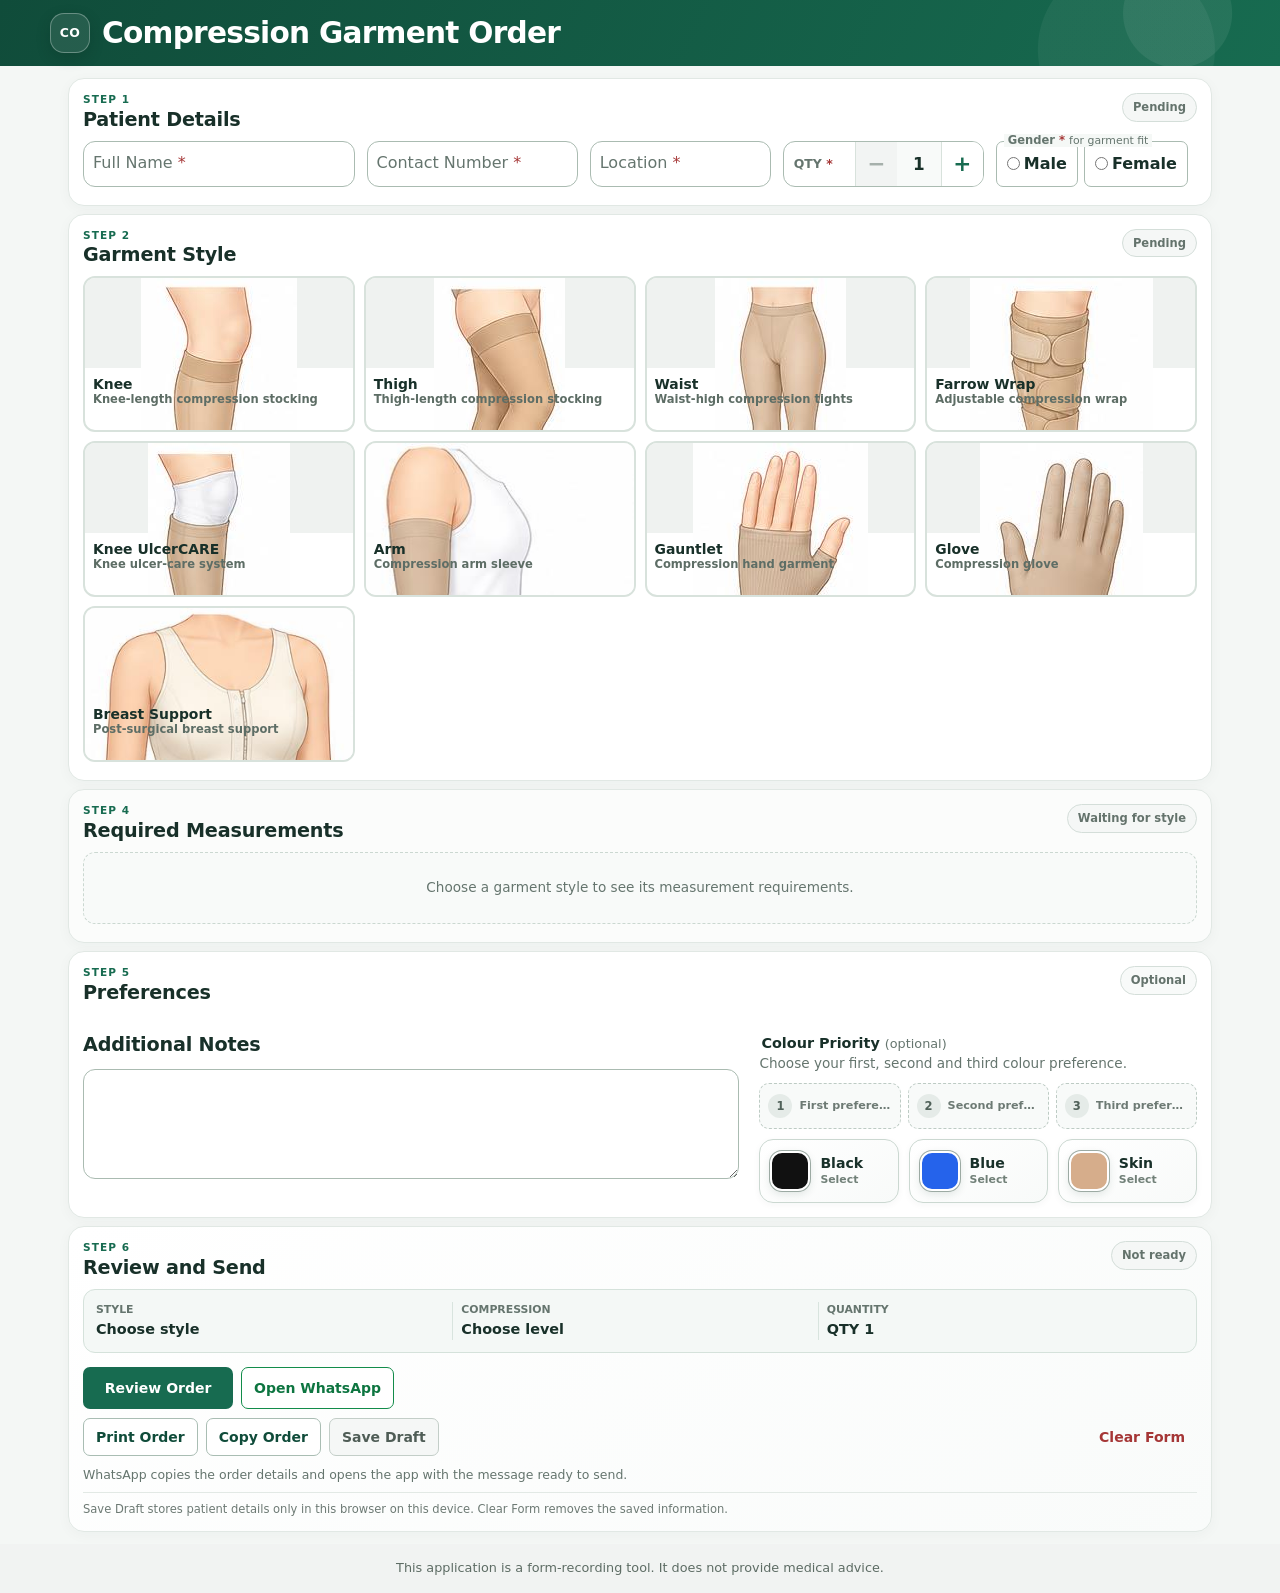
==== CompressionGarmentPrescription.html.html @ d39f24f3 "Add files via upload" ====
<!doctype html>
<html lang="en">
<head>
  <meta charset="utf-8">
  <meta name="viewport" content="width=device-width, initial-scale=1">
  <title>Compression Garment Order</title>
  <style>:root {
  --brand-primary: #176b50;
  --brand-primary-dark: #104c3a;
  --brand-surface: #edf7f2;
  --text-primary: #183029;
  --text-secondary: #65756e;
  --surface: #ffffff;
  --surface-muted: #f5f8f6;
  --border: #d8e2dc;
  --selected-color: #176b50;
  --selected-surface: #e8f5ee;
  --compression-light: #3d9869;
  --compression-moderate: #c47a28;
  --compression-high: #7f2939;
  --info-color: #316d9b;
  --warning-color: #a86416;
  --error-color: #a53636;
  --success-color: #257a50;
  --ink: var(--text-primary);
  --green: var(--brand-primary);
  --green-dark: var(--brand-primary-dark);
  --pale: var(--brand-surface);
  --line: var(--border);
  --input-line: #aabbb1;
  --soft: var(--surface-muted);
  --muted: var(--text-secondary);
  --danger: var(--error-color);
  --error-bg: #fff1f0;
  --error-line: #e5a19c;
  --radius-sm: 7px;
  --radius-md: 12px;
  --radius-lg: 16px;
  --focus: 0 0 0 3px #80caaa;
  --selected: 0 0 0 2px #147a5222;
  --content: 1180px;
}

* { box-sizing: border-box; }
[hidden] { display: none !important; }
.sr-only {
  position: absolute !important;
  width: 1px !important;
  height: 1px !important;
  padding: 0 !important;
  margin: -1px !important;
  overflow: hidden !important;
  clip: rect(0, 0, 0, 0) !important;
  white-space: nowrap !important;
  border: 0 !important;
}

html { scroll-behavior: smooth; }
body {
  margin: 0;
  background: #f4f7f5;
  color: var(--ink);
  font: 15px/1.45 "Aptos", "Segoe UI Variable Text", "Segoe UI", system-ui, sans-serif;
}

.skip-link {
  position: fixed;
  z-index: 100;
  top: 8px;
  left: 8px;
  padding: 9px 12px;
  border-radius: var(--radius-sm);
  background: #fff;
  color: var(--ink);
  transform: translateY(-150%);
}
.skip-link:focus { transform: none; box-shadow: var(--focus); }

.site-header {
  padding: 13px max(20px, calc((100% - var(--content)) / 2));
  background:
    radial-gradient(circle at 92% 20%, #ffffff12 0 54px, transparent 55px),
    radial-gradient(circle at 88% 75%, #ffffff0d 0 88px, transparent 89px),
    linear-gradient(115deg, var(--brand-primary-dark), var(--brand-primary));
  color: #fff;
}
.header-inner { display: flex; align-items: center; gap: 12px; }
.brand-mark {
  display: grid;
  place-items: center;
  width: 40px;
  height: 40px;
  flex: 0 0 auto;
  border: 1px solid #ffffff4d;
  border-radius: 14px;
  background: #ffffff17;
  color: #fff;
  font-size: .78rem;
  font-weight: 800;
  letter-spacing: .04em;
  box-shadow: 0 5px 14px #08291d3d;
}
.site-header h1 { margin: 0; font-family: "Aptos Display", "Segoe UI Variable Display", "Segoe UI", system-ui, sans-serif; font-size: clamp(1.55rem, 3vw, 1.85rem); line-height: 1.15; letter-spacing: -.025em; }

main { max-width: var(--content); margin: 12px auto; padding: 0 18px; }
.notice, .privacy { margin: 10px 0; padding: 11px 14px; border-radius: 8px; }
.notice { border-left: 4px solid var(--green); background: var(--pale); }
.privacy { border: 1px solid var(--line); background: #fafcfb; color: var(--muted); font-size: .88rem; }

.panel {
  margin: 8px 0;
  padding: 14px;
  border: 1px solid #e1e8e4;
  border-radius: var(--radius-lg);
  background: #fff;
  box-shadow: 0 3px 14px #183d2d09;
}
h2 { margin: 0 0 10px; font-size: 1.2rem; line-height: 1.25; letter-spacing: -.01em; }
h3 { margin: 14px 0 5px; font-size: 1rem; }
.hint { min-height: 1.3em; margin: 0 0 10px; color: var(--muted); font-size: .85rem; }
.required { color: var(--danger); }

.workflow-section {
  position: relative;
  transition: border-color 180ms ease-in-out, box-shadow 180ms ease-in-out, background-color 180ms ease-in-out;
}
.workflow-section.is-complete { border-color: #c2d9ce; box-shadow: 0 4px 16px #176b500d; }
.workflow-heading {
  display: flex;
  align-items: flex-start;
  justify-content: space-between;
  gap: 14px;
  margin-bottom: 9px;
}
.workflow-heading > div:first-child { min-width: 0; }
.workflow-heading h2 { margin-bottom: 0; font-family: "Aptos Display", "Segoe UI Variable Display", "Segoe UI", system-ui, sans-serif; }
.step-label {
  display: block;
  margin-bottom: 2px;
  color: var(--brand-primary);
  font-size: .66rem;
  font-weight: 800;
  letter-spacing: .1em;
  line-height: 1.2;
  text-transform: uppercase;
}
.section-status {
  display: inline-flex;
  min-height: 28px;
  align-items: center;
  padding: 5px 10px;
  border: 1px solid #d4ded9;
  border-radius: 999px;
  background: #f5f7f6;
  color: #64736c;
  font-size: .72rem;
  font-weight: 750;
  white-space: nowrap;
  flex: 0 0 auto;
  transition: color 160ms ease-in-out, border-color 160ms ease-in-out, background-color 160ms ease-in-out;
}
.section-status.is-complete { border-color: #9fc8b4; background: #eaf6f0; color: var(--success-color); }
.section-status.is-complete::before { content: "✓"; margin-right: 5px; }
.optional-status { background: #f8faf9; }
.workflow-heading-actions { display: flex; align-items: center; gap: 8px; }
.selection-row { display: grid; gap: 8px; margin: 8px 0; }
.selection-row > .panel { min-width: 0; margin: 0; }
.selection-row.has-garment {
  grid-template-columns: minmax(0, 1.55fr) minmax(230px, .65fr) minmax(330px, 1fr);
  gap: 10px;
  align-items: stretch;
}
.selection-row.has-garment .compression { grid-template-columns: 1fr; gap: 6px; }
.selection-row.has-garment .garments {
  grid-template-columns: minmax(210px, 1.1fr) minmax(150px, .9fr);
}
.selection-row.has-garment .garment-config-panel { grid-column: span 1; }
.compression-section.is-revealing { animation: reveal-content 180ms ease-in-out; }
.selection-row.has-garment .compression-section .workflow-heading,
.selection-row.has-garment .measurement-section .workflow-heading {
  align-items: flex-start;
  flex-direction: column;
  gap: 5px;
}
.selection-row.has-garment .compression-section .section-status,
.selection-row.has-garment .measurement-section .section-status { align-self: flex-start; }
.selection-row.has-garment .garment-section .workflow-heading { flex-wrap: wrap; }
.selection-row.has-garment .garment-section .workflow-heading-actions { flex-wrap: wrap; justify-content: flex-end; }
.selection-row.has-garment .compression-card { min-height: 56px; }
.selection-row.has-garment .compression-choice { padding-top: 6px; padding-bottom: 6px; }
.selection-row.has-garment .measure-layout { grid-template-columns: 76px minmax(0, 1fr); gap: 10px; }
.selection-row.has-garment .body-diagram { width: 76px; height: 150px; justify-self: center; }
.selection-row.has-garment .measurements { grid-template-columns: 1fr; gap: 7px; }
.selection-row.has-garment .measurements label { font-size: .76rem; }
.selection-row.has-garment .measurements input { min-height: 38px; padding-top: 6px; padding-bottom: 6px; }

label { display: block; font-weight: 650; }
fieldset { min-width: 0; margin: 0; padding: 0; border: 0; }
legend { font-size: .9rem; font-weight: 650; }
.legend-context { color: var(--muted); font-size: .68rem; font-weight: 500; }
input, textarea, select {
  width: 100%;
  margin-top: 4px;
  padding: 8px 9px;
  border: 1px solid var(--input-line);
  border-radius: 12px;
  background: #fff;
  color: var(--ink);
  font: inherit;
  font-size: 1rem;
  transition:
    border-color 160ms ease-in-out,
    box-shadow 160ms ease-in-out,
    background-color 160ms ease-in-out;
}
input:not([type="radio"]):not([type="checkbox"]), select { min-height: 42px; }
select:required:invalid { color: #6f7d76; }
select:required:invalid:focus { color: #87928c; }
select option { color: var(--ink); }
input:focus-visible, textarea:focus-visible, select:focus-visible, button:focus-visible, a:focus-visible {
  border-color: var(--green);
  outline: none;
  box-shadow: var(--focus);
}
input::placeholder, textarea::placeholder {
  color: #6f7d76;
  opacity: .82;
  transition: color 160ms ease-in-out, opacity 160ms ease-in-out;
}
input:focus::placeholder, textarea:focus::placeholder { color: #87928c; opacity: .58; }
input[aria-invalid="true"], select[aria-invalid="true"], textarea[aria-invalid="true"] {
  border-color: var(--danger);
}

.field-error { min-height: 1.2em; margin: 4px 0 0; color: var(--danger); font-size: .8rem; }
.field-error:empty { min-height: 0; }

.patient-row {
  display: grid;
  grid-template-columns: 1.35fr 1.05fr .9fr 1fr 1fr;
  gap: 12px;
  align-items: start;
}
.floating-field { position: relative; }
.floating-field > input {
  height: 46px;
  margin-top: 0;
  padding: 17px 10px 5px;
}
.floating-field > label {
  position: absolute;
  z-index: 1;
  top: 12px;
  left: 10px;
  color: var(--text-secondary);
  font-size: 1rem;
  font-weight: 500;
  line-height: 1.2;
  transform-origin: left top;
  transition: color 160ms ease-in-out, transform 160ms ease-in-out;
  pointer-events: none;
}
.floating-field > input:focus + label,
.floating-field > input:not(:placeholder-shown) + label {
  color: var(--brand-primary);
  transform: translateY(-7px) scale(.76);
}
.floating-field > input[aria-invalid="true"] + label { color: var(--error-color); }
.floating-field > .field-error { margin-top: 4px; }
.quantity-control {
  display: flex;
  align-items: center;
  justify-content: space-between;
  height: 46px;
  overflow: hidden;
  border: 1px solid var(--input-line);
  border-radius: 12px;
  background: var(--surface);
  transition: border-color 160ms ease-in-out, box-shadow 160ms ease-in-out;
}
.quantity-control:focus-within { border-color: var(--brand-primary); box-shadow: var(--focus); }
.quantity-control:has(input[aria-invalid="true"]) { border-color: var(--error-color); }
.quantity-control > label {
  padding-left: 10px;
  color: var(--text-secondary);
  font-size: .78rem;
  font-weight: 600;
  white-space: nowrap;
}
.quantity-stepper { display: flex; align-items: stretch; height: 100%; margin-left: 6px; }
.quantity-stepper input {
  width: 44px;
  min-height: 44px;
  margin: 0;
  padding: 0 3px;
  border: 0;
  border-radius: 0;
  background: #f8faf9;
  color: var(--text-primary);
  font-size: 1.05rem;
  font-weight: 700;
  text-align: center;
  appearance: textfield;
}
.quantity-stepper input::-webkit-inner-spin-button,
.quantity-stepper input::-webkit-outer-spin-button { margin: 0; appearance: none; }
.quantity-stepper input:focus-visible { border: 0; box-shadow: none; }
.quantity-button {
  width: 42px;
  min-height: 44px;
  padding: 0;
  border-left: 1px solid var(--border);
  border-radius: 0;
  background: var(--surface);
  color: var(--brand-primary);
  font-size: 1.35rem;
  font-weight: 600;
}
.quantity-button:hover { background: var(--brand-surface); color: var(--brand-primary-dark); filter: none; transform: none !important; }
.quantity-button:active { background: #dcefe5; transform: scale(.96) !important; }
.quantity-button:disabled { background: #f2f4f3; color: #a6b0ab; cursor: not-allowed; opacity: 1; }
.gender-row { display: flex; height: 46px; gap: 6px; margin-top: 4px; }
.gender-row label {
  display: flex;
  height: 46px;
  min-height: 46px;
  padding: 9px 10px;
  border: 1px solid var(--input-line);
  border-radius: var(--radius-sm);
  background: #fff;
  font-weight: 550;
  font-size: 1rem;
  white-space: nowrap;
  align-items: center;
  transition:
    border-color 160ms ease-in-out,
    background-color 160ms ease-in-out,
    box-shadow 160ms ease-in-out,
    transform 160ms ease-in-out;
}
.gender-row label:has(input:checked) { border-color: var(--green); background: var(--pale); }
.gender-row input { width: auto; margin: 0 4px 0 0; }
.gender-field { position: relative; }
.gender-field legend {
  position: absolute;
  z-index: 2;
  top: -7px;
  left: 8px;
  padding: 0 4px;
  background: var(--surface-muted);
  color: var(--text-secondary);
  font-size: .72rem;
  line-height: 1.2;
}
.gender-field .gender-row { margin-top: 0; }

.section-heading { display: flex; align-items: center; gap: 8px; }
.section-heading h2 { margin-bottom: 0; }
.help-tip {
  position: relative;
  display: grid;
  place-items: center;
  width: 44px;
  min-height: 44px;
  padding: 0;
  border: 0;
  border-radius: 50%;
  background: transparent;
  color: var(--muted);
  font-size: .85rem;
  font-weight: 750;
  transition:
    background-color 160ms ease-in-out,
    color 160ms ease-in-out,
    box-shadow 160ms ease-in-out;
}
.help-tip:hover { background: #eaf2ed; color: var(--green); filter: none; }
.help-tip::after {
  content: attr(data-tooltip);
  position: absolute;
  z-index: 20;
  top: calc(100% + 8px);
  left: 0;
  display: block;
  visibility: hidden;
  opacity: 0;
  transform: translateY(-5px);
  width: min(300px, calc(100vw - 50px));
  padding: 7px 9px;
  border-radius: var(--radius-sm);
  background: #223f34;
  color: #fff;
  font-size: .78rem;
  font-weight: 500;
  line-height: 1.4;
  text-align: left;
  box-shadow: 0 3px 10px #0002;
  pointer-events: none;
  transition:
    opacity 160ms ease-in-out,
    transform 160ms ease-in-out,
    visibility 160ms ease-in-out;
}
.help-tip:hover::after, .help-tip:focus-visible::after {
  visibility: visible;
  opacity: 1;
  transform: translateY(0);
}

.compression { display: grid; grid-template-columns: repeat(3, minmax(0, 1fr)); gap: 10px; margin-top: 8px; }
.compression-card {
  --level-color: var(--compression-light);
  --level-height: 14px;
  position: relative;
  display: grid;
  grid-template-columns: 1fr 44px;
  min-height: 62px;
  border: 1px solid #dce5e0;
  border-radius: 16px;
  background: #fff;
  box-shadow: 0 2px 8px #183d2d0d;
  transition:
    border-color 180ms ease-in-out,
    background-color 180ms ease-in-out,
    box-shadow 180ms ease-in-out,
    transform 180ms ease-in-out;
}
.compression-card[data-level="moderate"] { --level-color: var(--compression-moderate); --level-height: 27px; }
.compression-card[data-level="ulcer"] { --level-color: var(--compression-high); --level-height: 40px; }
.compression-card::before,
.compression-card::after {
  content: "";
  position: absolute;
  z-index: 1;
  left: 8px;
  bottom: 10px;
  width: 6px;
  border-radius: 999px;
  pointer-events: none;
}
.compression-card::before { height: 40px; background: #e5ebe7; }
.compression-card::after {
  height: var(--level-height);
  background: var(--level-color);
  transition: height 180ms ease-in-out, background-color 180ms ease-in-out;
}
.compression-card:hover { border-color: #b9cbc1; box-shadow: 0 4px 12px #183d2d14; }
.compression-card:focus-within { border-color: #79b99c; box-shadow: var(--focus); }
.compression-card.selected {
  border-color: #68aa8a;
  background: #edf7f1;
  box-shadow: 0 6px 18px #147a5218, inset 0 0 0 1px #147a5226;
}
.compression-choice {
  display: flex;
  min-width: 0;
  cursor: pointer;
  align-items: center;
  gap: 8px;
  padding: 9px 4px 9px 20px;
}
.compression-choice input {
  appearance: none;
  display: grid;
  place-content: center;
  width: 18px;
  height: 18px;
  margin: 0;
  padding: 0;
  flex: 0 0 auto;
  border: 1.5px solid #9cadA4;
  border-radius: 50%;
  background: #fff;
  cursor: pointer;
}
.compression-choice input::before {
  content: "";
  width: 8px;
  height: 8px;
  border-radius: 50%;
  background: var(--green);
  transform: scale(0);
  transition: transform 160ms ease-in-out;
}
.compression-choice input:checked { border-color: var(--green); }
.compression-choice input:checked::before { transform: scale(1); }
.compression-copy { display: block; min-width: 0; }
.compression-copy strong, .compression-copy small { display: block; }
.compression-copy strong { font-size: .84rem; line-height: 1.25; }
.compression-copy small {
  display: flex;
  align-items: center;
  gap: 4px;
  color: #718078;
  font-size: .7rem;
  line-height: 1.3;
}
.compression-copy small::before {
  content: "";
  width: 6px;
  height: 6px;
  flex: 0 0 auto;
  border-radius: 50%;
  background: var(--level-color);
}
.compression-copy::after {
  content: "✓ Selected";
  display: block;
  height: 14px;
  margin-top: 1px;
  color: var(--selected-color);
  font-size: .65rem;
  font-weight: 700;
  line-height: 14px;
  visibility: hidden;
  opacity: 0;
  transition: opacity 160ms ease-in-out, visibility 160ms ease-in-out;
}
.compression-card.selected .compression-copy::after { visibility: visible; opacity: 1; }
.info {
  width: 44px;
  min-height: 44px;
  align-self: center;
  justify-self: center;
  padding: 0;
  border: 0;
  border-radius: 50%;
  background: transparent;
  color: var(--info-color);
  font-size: .78rem;
  font-weight: 750;
  cursor: pointer;
}
.info:hover { background: #eaf2f8; color: #245778; filter: none; }

.compression-section .section-heading { align-items: center; gap: 6px; }
.measure-content { display: block; }
.measure-layout { display: grid; grid-template-columns: 140px minmax(0, 1fr); gap: 14px; align-items: start; }
.body-diagram { width: 140px; height: 210px; justify-self: center; }
.body-diagram text { font-size: 10px; }
.measurements { display: grid; grid-template-columns: 1fr; gap: 10px; width: 100%; }
.measurements label { position: relative; font-size: .88rem; }
.measurements .unit { position: absolute; right: 9px; bottom: 9px; color: #64746c; font-size: .8rem; }
.measurements input { padding-right: 52px; }
.measurement-valid-check {
  position: absolute;
  right: 30px;
  bottom: 9px;
  display: grid;
  place-items: center;
  width: 18px;
  height: 18px;
  border-radius: 50%;
  background: var(--success-color);
  color: #fff;
  font-size: .68rem;
  font-weight: 800;
  opacity: 0;
  transform: scale(.75);
  transition: opacity 160ms ease-in-out, transform 160ms ease-in-out;
  pointer-events: none;
}
.measurements .field.is-valid .measurement-valid-check { opacity: 1; transform: scale(1); }
.measurement-section .hint:empty { display: none; }
.measurement-section.is-empty { background: #fbfcfb; }
.empty-guidance {
  min-height: 72px;
  display: flex;
  align-items: center;
  justify-content: center;
  margin: 0;
  border: 1px dashed #cbd8d1;
  border-radius: 12px;
  background: #f8faf9;
  text-align: center;
}

.garments { display: grid; grid-template-columns: repeat(4, minmax(0, 1fr)); gap: 9px; }
.garment {
  --garment-image-height: 90px;
  --garment-copy-height: 62px;
  position: relative;
  display: grid;
  grid-template-rows: calc(var(--garment-image-height) + var(--garment-copy-height));
  min-height: calc(var(--garment-image-height) + var(--garment-copy-height));
  overflow: hidden;
  border: 2px solid var(--line);
  border-radius: var(--radius-md);
  background: #fff;
  transition:
    border-color 180ms ease-in-out,
    background-color 180ms ease-in-out,
    box-shadow 180ms ease-in-out,
    transform 180ms ease-in-out,
    opacity 180ms ease-in-out;
}
.garment:hover { border-color: #9bb9aa; box-shadow: 0 5px 15px #183d2d17; transform: translateY(-1px); }
.garment.selected { border-color: var(--green); background: var(--pale); box-shadow: var(--selected); }
.garment.is-filtering-out { opacity: 0; transform: scale(.975); pointer-events: none; }
.garment.is-filtering-in { animation: garment-filter-in 180ms ease-in-out; }
.garment::after {
  content: "✓ Selected";
  position: absolute;
  top: 7px;
  left: 7px;
  display: grid;
  place-items: center;
  width: auto;
  height: 24px;
  padding: 0 8px;
  border-radius: 999px;
  background: var(--green);
  color: #fff;
  font-size: .68rem;
  font-weight: 750;
  box-shadow: 0 2px 5px #0002;
  visibility: hidden;
  opacity: 0;
  transform: scale(.65);
  transition:
    opacity 160ms ease-in-out,
    transform 160ms ease-in-out,
    visibility 160ms ease-in-out;
  pointer-events: none;
}
.garment.selected::after {
  visibility: visible;
  opacity: 1;
  transform: scale(1);
}
.garment-select {
  display: grid;
  grid-template-rows: var(--garment-image-height) var(--garment-copy-height);
  width: 100%;
  min-height: 0;
  padding: 0;
  border: 0;
  background: transparent;
  color: var(--ink);
  text-align: left;
  cursor: pointer;
  overflow: hidden;
}
.garment-select:focus-visible { border-radius: 8px; box-shadow: inset 0 0 0 3px #80caaa; }
.image { display: grid; place-items: center; height: var(--garment-image-height); background: #eff2f0; }
.image img {
  max-width: 100%;
  max-height: 100%;
  object-fit: contain;
}
.image-fallback { padding: 12px; color: var(--muted); font-weight: 700; text-align: center; }
.garment-copy { height: var(--garment-copy-height); padding: 8px; overflow: hidden; }
.garment-copy strong { display: block; font-size: .87rem; }
.garment-copy small { display: block; color: #5d6d65; font-size: .72rem; }
.garment-config-panel {
  position: relative;
  grid-column: span 3;
  min-height: calc(var(--garment-image-height, 90px) + var(--garment-copy-height, 62px));
  padding: 14px;
  border: 1px solid #bad0c5;
  border-radius: var(--radius-md);
  background: linear-gradient(145deg, #f4faf7, #fff);
  box-shadow: 0 6px 18px #183d2d12;
  animation: reveal-content 180ms ease-in-out;
}
.garment-config-panel::before {
  content: "";
  position: absolute;
  top: 28px;
  left: -9px;
  width: 16px;
  height: 16px;
  border-bottom: 1px solid #bad0c5;
  border-left: 1px solid #bad0c5;
  background: #f4faf7;
  transform: rotate(45deg);
}
.garment-config-heading { margin-bottom: 12px; }
.garment-config-heading h3 { margin: 0; color: var(--ink); font-size: 1rem; }
.garment-config-panel label { display: block; font-size: .82rem; font-weight: 700; }
.garment-config-panel select { margin-top: 6px; background-color: #fff; }
.garment-option-confirmation { margin: 0; color: var(--success-color); font-size: .88rem; font-weight: 700; }

.change-garment {
  min-height: 32px;
  padding: 5px 10px;
  border: 1px solid #b9ccc2;
  border-radius: 999px;
  background: #fff;
  color: var(--brand-primary-dark);
  font-size: .75rem;
}
.change-garment::before { content: "↺"; margin-right: 5px; }
.change-garment:hover { background: var(--brand-surface); filter: none; }

.preferences-panel { display: grid; grid-template-columns: minmax(0, 1.35fr) minmax(300px, .9fr); gap: 20px; }
.preferences-panel h2 { margin-bottom: 8px; }
.optional { color: var(--muted); font-size: .8rem; font-weight: 500; }
.colour-priorities { display: grid; grid-template-columns: repeat(3, minmax(0, 1fr)); gap: 10px; }
.colour-choice {
  position: relative;
  display: grid;
  grid-template-columns: 40px minmax(0, 1fr) 28px;
  align-items: center;
  gap: 10px;
  min-height: 64px;
  padding: 10px;
  overflow: hidden;
  border: 1px solid #cbd8d1;
  border-radius: 14px;
  background: linear-gradient(145deg, #fff, #f8faf9);
  color: var(--ink);
  text-align: left;
  box-shadow: 0 2px 7px #183d2d0a;
  transition:
    border-color 160ms ease-in-out,
    background-color 160ms ease-in-out,
    box-shadow 160ms ease-in-out,
    transform 160ms ease-in-out;
}
.colour-choice:hover { border-color: #9dbbad; box-shadow: 0 6px 15px #183d2d14; }
.colour-choice[aria-pressed="true"] { border-color: var(--green); background: #f2faf6; box-shadow: var(--selected); }
.colour-square {
  width: 40px;
  height: 40px;
  border: 2px solid #fff;
  border-radius: 12px;
  box-shadow: 0 0 0 1px #9caaa3, 0 3px 8px #183d2d20;
}
.colour-copy { display: grid; min-width: 0; gap: 2px; }
.colour-label { font-size: .88rem; font-weight: 750; line-height: 1.1; }
.colour-status { color: #718078; font-size: .68rem; font-weight: 600; line-height: 1.2; }
.colour-choice[aria-pressed="true"] .colour-status { color: var(--green); }
.colour-rank {
  display: grid;
  place-items: center;
  width: 28px;
  height: 28px;
  border-radius: 50%;
  background: var(--green);
  color: #fff;
  font-size: .8rem;
  font-weight: 800;
  visibility: hidden;
  opacity: 0;
  transform: scale(.65);
  transition:
    opacity 160ms ease-in-out,
    transform 160ms ease-in-out,
    visibility 160ms ease-in-out;
}
.colour-choice[aria-pressed="true"] .colour-rank {
  visibility: visible;
  opacity: 1;
  transform: scale(1);
}

.whatsapp-panel { display: flex; align-items: center; justify-content: space-between; gap: 18px; }
.whatsapp-panel h2 { margin-bottom: 4px; }
.whatsapp-panel .hint { margin-bottom: 0; }
.whatsapp { flex: 0 0 auto; background: #128c4a; }

.actions { display: flex; flex-wrap: wrap; gap: 8px; margin: 14px 0; }
button {
  min-height: 42px;
  padding: 9px 12px;
  border: 0;
  border-radius: var(--radius-sm);
  background: var(--green);
  color: #fff;
  font: 700 14px system-ui;
  cursor: pointer;
  transition:
    background-color 160ms ease-in-out,
    filter 160ms ease-in-out,
    box-shadow 160ms ease-in-out,
    transform 120ms ease-in-out;
}
button:hover { filter: brightness(.95); }
button:not(.help-tip):not(.info):hover { transform: translateY(-1px); }
button:not(.help-tip):not(.info):active { transform: translateY(1px); }
button[aria-busy="true"] { cursor: wait; opacity: .72; pointer-events: none; }
.secondary { background: var(--green-dark); }
.neutral { background: #64716b; }
.danger { background: var(--danger); }

.preferences-heading { grid-column: 1 / -1; margin-bottom: 0; }
.colour-slots { display: grid; grid-template-columns: repeat(3, minmax(0, 1fr)); gap: 7px; margin-bottom: 10px; }
.colour-slot {
  display: grid;
  grid-template-columns: 24px minmax(0, 1fr);
  align-items: center;
  gap: 7px;
  min-height: 46px;
  padding: 7px 8px;
  border: 1px dashed #bdcbc4;
  border-radius: 10px;
  background: #f8faf9;
  color: #6d7a74;
  text-align: left;
}
.colour-slot:disabled { cursor: default; opacity: 1; }
.colour-slot.is-filled {
  grid-template-columns: 22px 24px minmax(0, 1fr);
  border-style: solid;
  border-color: #a8c8b8;
  background: #f0f8f4;
  color: var(--ink);
  animation: reveal-content 160ms ease-in-out;
}
.colour-slot.is-filled:hover { border-color: var(--green); background: #e8f5ee; filter: none; }
.colour-slot-number {
  display: grid;
  place-items: center;
  width: 24px;
  height: 24px;
  border-radius: 50%;
  background: #e5ebe8;
  color: #506159;
  font-size: .72rem;
  font-weight: 800;
}
.colour-slot.is-filled .colour-slot-number { background: var(--green); color: #fff; }
.colour-slot-swatch { width: 22px; height: 22px; border: 2px solid #fff; border-radius: 7px; box-shadow: 0 0 0 1px #9caaa3; }
.colour-slot-copy { overflow: hidden; font-size: .7rem; font-weight: 700; line-height: 1.15; text-overflow: ellipsis; white-space: nowrap; }
.clear-colours {
  min-height: 30px;
  margin-top: 7px;
  padding: 4px 0;
  background: transparent;
  color: var(--brand-primary-dark);
  font-size: .76rem;
  text-decoration: underline;
  text-underline-offset: 3px;
}
.clear-colours:hover { background: transparent; filter: none; }

.completion-panel { background: linear-gradient(145deg, #fff, #f9fbfa); }
.order-summary {
  display: flex;
  flex-wrap: wrap;
  gap: 8px;
  margin-bottom: 14px;
  padding: 12px;
  border: 1px solid #d5e2db;
  border-radius: 12px;
  background: #f4f8f6;
}
.summary-item {
  display: grid;
  min-width: 130px;
  flex: 1 1 150px;
  gap: 1px;
  padding-right: 10px;
  border-right: 1px solid #d8e4de;
}
.summary-item:last-child { border-right: 0; }
.summary-item small { color: var(--muted); font-size: .68rem; font-weight: 650; text-transform: uppercase; }
.summary-item strong { overflow: hidden; font-size: .9rem; text-overflow: ellipsis; white-space: nowrap; }
.summary-item:last-child strong,
.quantity-stepper input,
.measurements input,
#contact { font-variant-numeric: tabular-nums; }

.action-groups { display: grid; gap: 9px; }
.primary-actions, .utility-actions { display: flex; flex-wrap: wrap; gap: 8px; }
.primary-actions > button { min-width: 150px; }
.utility-actions > button { min-height: 38px; }
.whatsapp {
  border: 1px solid #128c4a;
  background: #fff;
  color: #0d7540;
  box-shadow: none;
}
.whatsapp:hover { background: #edf8f2; filter: none; }
.secondary {
  border: 1px solid #a9bdb3;
  background: #fff;
  color: var(--brand-primary-dark);
}
.secondary:hover { background: #f0f6f3; filter: none; }
.neutral {
  border: 1px solid #c3cec8;
  background: #f5f7f6;
  color: #4f5d56;
}
.neutral:hover { background: #e9eeeb; filter: none; }
.neutral.is-saved { border-color: #8cbea5; background: #eaf6f0; color: var(--success-color); }
.clear-action {
  margin-left: auto;
  background: transparent;
  color: var(--danger);
  font-weight: 700;
}
.clear-action:hover { background: var(--error-bg); filter: none; }
.action-help { margin: 10px 0 0; color: var(--muted); font-size: .78rem; }
.draft-privacy {
  margin: 8px 0 0;
  padding-top: 8px;
  border-top: 1px solid #e2e9e5;
  color: #6d7a74;
  font-size: .72rem;
}

.errors {
  margin: 12px 0;
  padding: 12px 16px;
  border: 1px solid var(--error-line);
  border-radius: 9px;
  background: var(--error-bg);
  color: #7c2620;
  opacity: 0;
  transform: translateY(-5px);
  transition:
    opacity 180ms ease-in-out,
    transform 180ms ease-in-out;
}
.errors.is-visible { opacity: 1; transform: translateY(0); }
.errors h2 { font-size: 1rem; }
.errors a { color: inherit; }

.modal {
  position: fixed;
  z-index: 50;
  inset: 0;
  display: grid;
  place-items: center;
  padding: 16px;
  background: #142d2299;
  opacity: 0;
  transition: opacity 180ms ease-in-out;
}
.modal.is-open { opacity: 1; }
.dialog {
  position: relative;
  width: min(760px, 100%);
  max-height: 90vh;
  overflow: auto;
  padding: 22px;
  border-radius: var(--radius-lg);
  background: #fff;
  opacity: 0;
  transform: translateY(8px) scale(.985);
  transition:
    opacity 180ms ease-in-out,
    transform 180ms ease-in-out;
}
.modal.is-open .dialog { opacity: 1; transform: translateY(0) scale(1); }
.close {
  position: absolute;
  top: 8px;
  right: 8px;
  width: 44px;
  min-height: 44px;
  padding: 0;
  background: transparent;
  color: var(--ink);
  font-size: 26px;
}
.dialog h2 { padding-right: 40px; }
.preview { width: 100%; min-height: 260px; font: 12px/1.45 ui-monospace, monospace; }

#status {
  position: fixed;
  z-index: 60;
  right: 18px;
  bottom: 18px;
  max-width: min(420px, calc(100vw - 36px));
  padding: 10px 13px;
  border-radius: var(--radius-sm);
  background: #173c2c;
  color: #fff;
  opacity: 0;
  transform: translateY(100px);
  transition:
    opacity 200ms ease-in-out,
    transform 200ms ease-in-out;
  pointer-events: none;
}
#status.show { opacity: 1; transform: none; }

#measurementContent {
  opacity: 0;
  transform: translateY(-5px);
  transition:
    opacity 180ms ease-in-out,
    transform 180ms ease-in-out;
}
#measurementContent.is-visible { opacity: 1; transform: translateY(0); }

@keyframes reveal-content {
  from { opacity: 0; transform: translateY(-4px); }
  to { opacity: 1; transform: translateY(0); }
}

@keyframes garment-filter-in {
  from { opacity: 0; transform: translateY(4px) scale(.985); }
  to { opacity: 1; transform: none; }
}

.workflow-section.step-nudge,
.garment-config-panel.step-nudge { animation: step-nudge 320ms ease-out; }
@keyframes step-nudge {
  0%, 100% { border-color: #e1e8e4; box-shadow: 0 3px 14px #183d2d09; }
  32% { border-color: #5da985; box-shadow: 0 0 0 3px #2c946426, 0 6px 18px #176b5014; }
}

footer { padding: 15px; background: #f1f3f2; color: #5d6c64; font-size: .8rem; text-align: center; }
#printArea { display: none; }

@media (max-width: 980px) {
  .patient-row { grid-template-columns: repeat(3, minmax(0, 1fr)); }
  .compression { grid-template-columns: repeat(3, minmax(0, 1fr)); }
}

@media (max-width: 900px) {
  .selection-row.has-garment { grid-template-columns: minmax(0, 1.7fr) minmax(250px, .8fr); }
  .selection-row.has-garment .measurement-section { grid-column: 1 / -1; }
  .selection-row.has-garment .measure-layout { grid-template-columns: 120px minmax(0, 1fr); gap: 12px; }
  .selection-row.has-garment .body-diagram { width: 120px; height: 190px; }
}

@media (max-width: 760px) {
  .patient-row, .compression, .preferences-panel { grid-template-columns: 1fr; }
  .selection-row.has-garment { grid-template-columns: 1fr; gap: 8px; }
  .selection-row.has-garment .measurement-section { grid-column: auto; }
  .selection-row.has-garment .measure-layout { grid-template-columns: 105px minmax(0, 1fr); gap: 12px; }
  .selection-row.has-garment .body-diagram { width: 105px; height: 180px; }
  .selection-row.has-garment .measurements { grid-template-columns: 1fr; }
  #field-name, #field-contact, #field-location { padding-top: 0; }
  .garments { grid-template-columns: repeat(2, minmax(0, 1fr)); }
  .selection-row.has-garment .garments { grid-template-columns: repeat(2, minmax(0, 1fr)); }
  .garment-config-panel { grid-column: span 1; }
  .measure-layout { grid-template-columns: 105px minmax(0, 1fr); gap: 12px; }
  .measurements { grid-template-columns: 1fr; }
  .body-diagram { width: 105px; height: 180px; }
  .garment { --garment-image-height: 88px; }
  .garment:hover { transform: none; }
  .primary-actions > button, .utility-actions > button { flex: 1 1 150px; }
  .clear-action { margin-left: 0; }
}

@media (max-width: 420px) {
  main { padding: 0 12px; }
  .panel { padding: 13px; }
  .workflow-heading { align-items: flex-start; }
  .workflow-heading-actions { align-items: flex-end; flex-direction: column-reverse; }
  .garments { grid-template-columns: 1fr; }
  .selection-row.has-garment .garments { grid-template-columns: 1fr; }
  .garment-config-panel { grid-column: span 1; }
  .garment-config-panel::before { top: -9px; left: 28px; transform: rotate(135deg); }
  .colour-slots,
  .colour-priorities { grid-template-columns: 1fr; }
  .gender-row { height: auto; flex-direction: column; }
  .gender-row label { width: 100%; }
  .measure-layout { grid-template-columns: 1fr; }
  .selection-row.has-garment .measure-layout { grid-template-columns: 1fr; }
  .body-diagram { justify-self: center; width: 110px; height: 180px; }
  .selection-row.has-garment .body-diagram { justify-self: center; width: 110px; height: 180px; }
  .summary-item { flex-basis: 100%; border-right: 0; border-bottom: 1px solid #d8e4de; padding: 0 0 7px; }
  .summary-item:last-child { border-bottom: 0; padding-bottom: 0; }
}

@media (prefers-reduced-motion: reduce) {
  *, *::before, *::after { scroll-behavior: auto !important; transition-duration: .01ms !important; animation-duration: .01ms !important; }
}

@page { size: A4; margin: 14mm; }
@media print {
  body > *:not(#printArea) { display: none !important; }
  #printArea { display: block !important; color: #111; font: 10.5pt/1.35 Arial, sans-serif; }
  .print-header { margin-bottom: 14px; padding-bottom: 8px; border-bottom: 3px solid var(--brand-primary); }
  .print-brand { display: flex; align-items: center; gap: 9px; }
  .print-mark { display: grid; place-items: center; width: 38px; height: 38px; border-radius: 10px; background: var(--brand-primary); color: #fff; font-weight: 800; }
  .print-header h1 { margin: 0; font-size: 19pt; }
  .print-header .print-subtitle { margin: 1px 0 0; color: #555; font-size: 9.5pt; }
  .print-header .print-generated { margin: 6px 0 0; color: #555; font-size: 8.5pt; }
  .print-section { break-inside: avoid; margin: 12px 0; }
  .print-section h2 { margin: 0 0 6px; padding-bottom: 3px; border-bottom: 1px solid #777; color: var(--brand-primary-dark); font-size: 12pt; }
  .print-grid { display: grid; grid-template-columns: repeat(2, 1fr); gap: 5px 18px; }
  .print-row { min-height: 20px; }
  .print-label { font-weight: 700; }
  .print-blank { display: inline-block; min-width: 150px; border-bottom: 1px solid #333; }
  .print-garment { display: flex; align-items: center; gap: 12px; }
  .print-garment img { width: 62px; height: 62px; object-fit: contain; }
  .print-notes { min-height: 75px; white-space: pre-wrap; }
}
</style>
</head>
<body>
  <a class="skip-link" href="#form">Skip to order form</a>

  <header class="site-header">
    <div class="header-inner">
      <span class="brand-mark" aria-hidden="true">CO</span>
      <h1>Compression Garment Order</h1>
    </div>
  </header>

  <main>
    <section id="errorSummary" class="errors" aria-labelledby="errorTitle" tabindex="-1" hidden>
      <h2 id="errorTitle">Please complete the following</h2>
      <ul id="errorList"></ul>
    </section>

    <form id="form" novalidate>
      <section class="panel workflow-section" id="patientSection" aria-labelledby="patientHeading">
        <div class="workflow-heading">
          <div>
            <span class="step-label">Step 1</span>
            <h2 id="patientHeading">Patient Details</h2>
          </div>
          <span id="patientStepStatus" class="section-status">Pending</span>
        </div>
        <div class="patient-row">
          <div class="field floating-field" id="field-name">
            <input id="name" autocomplete="name" placeholder=" " required aria-describedby="name-error">
            <label for="name">Full Name <span class="required" aria-hidden="true">*</span></label>
            <p class="field-error" id="name-error"></p>
          </div>

          <div class="field floating-field" id="field-contact">
            <input id="contact" type="tel" inputmode="tel" autocomplete="tel" maxlength="30" placeholder=" " required aria-describedby="contact-error">
            <label for="contact">Contact Number <span class="required" aria-hidden="true">*</span></label>
            <p class="field-error" id="contact-error"></p>
          </div>

          <div class="field floating-field" id="field-location">
            <input id="location" autocomplete="address-level2" maxlength="200" placeholder=" " required aria-describedby="location-error">
            <label for="location">Location <span class="required" aria-hidden="true">*</span></label>
            <p class="field-error" id="location-error"></p>
          </div>

          <div class="field quantity-field" id="field-pairs">
            <div class="quantity-control">
              <label for="pairs">QTY <span class="required" aria-hidden="true">*</span></label>
              <div class="quantity-stepper">
                <button id="pairsDecrease" class="quantity-button" type="button" aria-label="Decrease quantity">−</button>
                <input id="pairs" type="number" min="1" max="20" step="1" value="1" required aria-describedby="pairs-error">
                <button id="pairsIncrease" class="quantity-button" type="button" aria-label="Increase quantity">+</button>
              </div>
            </div>
            <p class="field-error" id="pairs-error"></p>
          </div>

          <fieldset class="field gender-field" id="field-gender" aria-describedby="gender-error">
            <legend>Gender <span class="required" aria-hidden="true">*</span> <span class="legend-context">for garment fit</span></legend>
            <div class="gender-row">
              <label><input type="radio" name="gender" value="male"> Male</label>
              <label><input type="radio" name="gender" value="female"> Female</label>
            </div>
            <p class="field-error" id="gender-error"></p>
          </fieldset>
        </div>
      </section>

      <div id="selectionRow" class="selection-row">
      <section class="panel workflow-section garment-section" id="garmentSection" aria-labelledby="garmentHeading">
        <div class="workflow-heading">
          <div>
            <span class="step-label">Step 2</span>
            <h2 id="garmentHeading">Garment Style</h2>
          </div>
          <div class="workflow-heading-actions">
            <span id="garmentStepStatus" class="section-status">Pending</span>
            <button id="changeGarment" class="change-garment" type="button" hidden>Change style</button>
          </div>
        </div>
        <div id="garments" class="garments" role="radiogroup" aria-labelledby="garmentHeading" aria-describedby="garment-error"></div>
        <p class="field-error" id="garment-error"></p>
      </section>

      <section class="panel workflow-section compression-section" id="compressionSection" aria-labelledby="compressionHeading" hidden>
        <div class="workflow-heading">
          <div>
            <span class="step-label">Step 3</span>
            <div class="section-heading">
              <h2 id="compressionHeading">Compression Level</h2>
              <button class="help-tip" type="button" aria-label="Compression level help" data-tooltip="Choose the prescribed compression level. Use the information button for its clinical reference details.">?</button>
            </div>
          </div>
          <span id="compressionStepStatus" class="section-status">Pending</span>
        </div>
        <div id="compression" class="compression" role="radiogroup" aria-labelledby="compressionHeading" aria-describedby="compression-error"></div>
        <p class="field-error" id="compression-error"></p>
      </section>

      <section class="panel workflow-section measurement-section" id="measurementSection" aria-labelledby="measurementHeading">
        <div class="workflow-heading">
          <div>
            <span class="step-label">Step 4</span>
            <h2 id="measurementHeading">Required Measurements</h2>
          </div>
          <span id="measurementStepStatus" class="section-status">Waiting for style</span>
        </div>
        <p id="measurementHint" class="hint empty-guidance" aria-live="polite">Choose a garment style to see its measurement requirements.</p>
        <div id="measurementContent" class="measure-content" hidden>
          <div class="measure-layout">
            <svg id="measureDiagram" class="body-diagram" viewBox="0 0 150 260" role="img" aria-label="Body measurement locations"></svg>
            <div id="measurementFields" class="measurements"></div>
          </div>
        </div>
        <p class="field-error" id="measurements-error"></p>
      </section>
      </div>

      <section class="panel workflow-section preferences-panel" id="preferencesSection" aria-labelledby="preferencesHeading">
        <div class="workflow-heading preferences-heading">
          <div>
            <span class="step-label">Step 5</span>
            <h2 id="preferencesHeading">Preferences</h2>
          </div>
          <span id="preferencesStepStatus" class="section-status optional-status">Optional</span>
        </div>
        <div class="notes-column">
          <h2 id="notesHeading">Additional Notes</h2>
          <textarea id="notes" maxlength="2000" rows="4" aria-labelledby="notesHeading"></textarea>
        </div>
        <fieldset class="colour-column" aria-describedby="colourHelp">
          <legend>Colour Priority <span class="optional">(optional)</span></legend>
          <p id="colourHelp" class="hint">Choose your first, second and third colour preference.</p>
          <div id="colourSlots" class="colour-slots" aria-label="Selected colour preference order"></div>
          <div id="colourPriorities" class="colour-priorities"></div>
          <button id="clearColours" class="clear-colours" type="button" hidden>Clear colours</button>
          <p id="colourStatus" class="sr-only" aria-live="polite"></p>
        </fieldset>
      </section>

      <section class="panel workflow-section completion-panel" id="completionSection" aria-labelledby="completionHeading">
        <div class="workflow-heading">
          <div>
            <span class="step-label">Step 6</span>
            <h2 id="completionHeading">Review and Send</h2>
          </div>
          <span id="completionStepStatus" class="section-status">Not ready</span>
        </div>
        <div id="orderSummary" class="order-summary" aria-live="polite"></div>
        <div class="action-groups">
          <div class="primary-actions">
            <button type="button" id="review">Review Order</button>
            <button type="button" id="whatsapp" class="whatsapp">Open WhatsApp</button>
          </div>
          <div class="utility-actions" aria-label="Order utilities">
            <button type="button" id="print" class="secondary">Print Order</button>
            <button type="button" id="copy" class="secondary">Copy Order</button>
            <button type="button" id="save" class="neutral">Save Draft</button>
            <button type="button" id="clear" class="clear-action">Clear Form</button>
          </div>
        </div>
        <p class="action-help">WhatsApp copies the order details and opens the app with the message ready to send.</p>
        <p id="draftPrivacy" class="draft-privacy">Save Draft stores patient details only in this browser on this device. Clear Form removes the saved information.</p>
      </section>
    </form>
  </main>

  <footer>This application is a form-recording tool. It does not provide medical advice.</footer>

  <div id="status" role="status" aria-live="polite" aria-atomic="true"></div>

  <div id="modal" class="modal" hidden>
    <div class="dialog" role="dialog" aria-modal="true" aria-labelledby="modalTitle" aria-describedby="modalDescription">
      <button id="modalClose" class="close" type="button" aria-label="Close dialog">&times;</button>
      <h2 id="modalTitle"></h2>
      <div id="modalDescription"></div>
      <div id="modalActions" class="actions"></div>
    </div>
  </div>

  <section id="printArea" aria-label="Printable order"></section>

  <script>const DRAFT_KEY = "compressionPrescriptionDraft.v1";
const DRAFT_VERSION = 1;

const compressionLevels = {
  light: {
    range: "15–20 mmHg",
    name: "Light Compression",
    info: [
      "Minor varicosities",
      "Tired, aching legs",
      "Minor ankle, leg and foot swelling",
      "Post sclerotherapy",
      "DVT prevention when travelling"
    ]
  },
  moderate: {
    range: "20–30 mmHg",
    name: "Moderate Compression",
    info: [
      "Moderate to severe varicosities",
      "Moderate oedema",
      "Post Vein Surgery/Removal",
      "Superficial thrombophlebitis",
      "Farrow Wrap for Moderate Lymphoedema and CVI"
    ]
  },
  ulcer: {
    range: "40+ mmHg",
    name: "High Compression",
    info: [
      "Severe varicosities",
      "Severe oedema",
      "Lymphatic oedema",
      "Management of active ulcers and manifestations of PTS",
      "Chronic venous insufficiency",
      "Postphlebitic syndrome"
    ]
  }
};

const measurementDefinitions = {
  hip: { label: "Hip", diagram: "leg" },
  thigh: { label: "Thigh", diagram: "leg" },
  calf: { label: "Calf", diagram: "leg" },
  ankle: { label: "Ankle", diagram: "leg" },
  biceps: { label: "Biceps", diagram: "arm" },
  elbow: { label: "Elbow", diagram: "arm" },
  wrist: { label: "Wrist", diagram: "arm" },
  armLength: { label: "Wrist to axilla length", diagram: "arm" },
  knuckles: { label: "Knuckle circumference", diagram: "hand" },
  handLength: { label: "Hand length", diagram: "hand" },
  underbust: { label: "Underbust", diagram: "breast" },
  bust: { label: "Full bust", diagram: "breast" }
};

const optionSets = {
  toe: { label: "Toe option", values: ["Open toe", "Closed toe"] },
  handSize: { label: "Size", values: ["Small", "Medium", "Large"] }
};

const colourOptions = [
  { id: "Black", hex: "#111111" },
  { id: "Blue", hex: "#2563eb" },
  { id: "Skin", hex: "#d6ad8b" }
];

const garmentStyles = [
  { id: "knee", label: "Knee", description: "Knee-length compression stocking", image: "[data-uri]", option: "toe", measurements: ["calf", "ankle"], diagram: "leg" },
  { id: "thigh", label: "Thigh", description: "Thigh-length compression stocking", image: "[data-uri]", option: "toe", measurements: ["thigh", "calf", "ankle"], diagram: "leg" },
  { id: "waist", label: "Waist", description: "Waist-high compression tights", image: "[data-uri]", option: "toe", measurements: ["hip", "thigh", "calf", "ankle"], diagram: "leg" },
  { id: "farrow", label: "Farrow Wrap", description: "Adjustable compression wrap", image: "[data-uri]", option: null, measurements: ["calf", "ankle"], diagram: "leg" },
  { id: "ulcer", label: "Knee UlcerCARE", description: "Knee ulcer-care system", image: "[data-uri]", option: "toe", measurements: ["calf", "ankle"], diagram: "leg" },
  { id: "arm", label: "Arm", description: "Compression arm sleeve", image: "[data-uri]", option: "handSize", measurements: ["biceps", "elbow", "wrist", "armLength"], diagram: "arm" },
  { id: "gauntlet", label: "Gauntlet", description: "Compression hand garment", image: "[data-uri]", option: "handSize", measurements: ["knuckles", "wrist", "handLength"], diagram: "hand" },
  { id: "glove", label: "Glove", description: "Compression glove", image: "[data-uri]", option: "handSize", measurements: ["knuckles", "wrist", "handLength"], diagram: "hand" },
  { id: "breast", label: "Breast Support", description: "Post-surgical breast support", image: "[data-uri]", option: null, measurements: ["underbust", "bust"], diagram: "breast" }
];

const diagrams = {
  leg: {
    label: "Leg measurement locations",
    markup: `<path d="M48 15h34l8 43-9 31 8 137H70l-5-82-5 82H41l8-137-9-31z" fill="#dceee5" stroke="#23835b" stroke-width="2"/>
      <g fill="#123526" font-weight="700"><text x="96" y="67">Hip</text><text x="96" y="108">Thigh</text><text x="96" y="168">Calf</text><text x="96" y="217">Ankle</text></g>
      <g stroke="#23835b"><path d="M44 63h48M43 105h49M42 164h50M40 213h52"/></g>`
  },
  arm: {
    label: "Arm measurement locations for biceps, elbow, wrist, and arm length",
    markup: `<path d="M50 20h30l8 48-15 80-8 67H55l-8-67-15-80z" fill="#dceee5" stroke="#23835b" stroke-width="2"/>
      <g fill="#123526" font-weight="700"><text x="91" y="67">Biceps</text><text x="91" y="113">Elbow</text><text x="91" y="164">Wrist</text><text x="73" y="235">Length</text></g>
      <g stroke="#23835b"><path d="M43 64h44M42 110h46M40 161h50M58 218V35"/></g>`
  },
  hand: {
    label: "Hand measurement locations for knuckles, wrist, and hand length",
    markup: `<path d="M43 205V105c0-9 12-9 12 0V55c0-10 13-10 13 0v48V42c0-10 13-10 13 0v61V57c0-9 12-9 12 0v61l9-24c4-10 17-5 13 5l-16 47v59z" fill="#dceee5" stroke="#23835b" stroke-width="2"/>
      <g fill="#123526" font-weight="700"><text x="5" y="120">Knuckles</text><text x="8" y="202">Wrist</text><text x="98" y="72">Length</text></g>
      <g stroke="#23835b"><path d="M35 117h80M38 198h64M102 48v147"/></g>`
  },
  breast: {
    label: "Breast support measurement locations for full bust and underbust",
    markup: `<path d="M35 42h60v130H35z" fill="#dceee5" stroke="#23835b" stroke-width="2"/>
      <path d="M39 91c10-28 20-28 26 0 6-28 16-28 26 0M39 124c10 22 20 22 26 0 6 22 16 22 26 0" fill="none" stroke="#23835b" stroke-width="2"/>
      <g fill="#123526" font-weight="700"><text x="2" y="88">Full bust</text><text x="1" y="132">Underbust</text></g>
      <g stroke="#23835b"><path d="M30 87h70M30 126h70"/></g>`
  }
};

const $ = selector => document.querySelector(selector);
const garmentById = id => garmentStyles.find(garment => garment.id === id);

let currentGarmentId = "";
let measurementCache = {};
let colourPriority = [];
let modalOpener = null;
let toastTimer = null;
let modalAction = null;
let modalTransitionTimer = null;
let measurementTransitionTimer = null;
let garmentFilterTimer = null;
let garmentOptionTimer = null;
const stepNudgeTimers = new WeakMap();
let lastWorkflowCompletion = { patient: false, measurements: false };
const MOTION_DURATION = 140;

function initializeApp() {
  renderCompressionCards();
  renderGarmentCards();
  renderColourChoices();
  hideMeasurements();
  bindEvents();
  updatePairButtons();
  updateWorkflowStatus();
  offerDraftRestore();
}

function renderColourChoices() {
  const container = $("#colourPriorities");
  colourOptions.forEach(colour => {
    const button = document.createElement("button");
    button.type = "button";
    button.className = "colour-choice";
    button.dataset.colour = colour.id;
    button.setAttribute("aria-pressed", "false");
    button.setAttribute("aria-label", `${colour.id}; not selected`);

    const square = document.createElement("span");
    square.className = "colour-square";
    square.style.backgroundColor = colour.hex;
    square.setAttribute("aria-hidden", "true");
    const copy = document.createElement("span");
    copy.className = "colour-copy";
    const label = document.createElement("span");
    label.className = "colour-label";
    label.textContent = colour.id;
    const status = document.createElement("span");
    status.className = "colour-status";
    status.textContent = "Select";
    copy.append(label, status);
    const rank = document.createElement("span");
    rank.className = "colour-rank";
    rank.setAttribute("aria-hidden", "true");

    button.append(square, copy, rank);
    button.addEventListener("click", () => toggleColourPriority(colour.id));
    container.append(button);
  });
  updateColourChoices();
}

function toggleColourPriority(colourId) {
  const existingIndex = colourPriority.indexOf(colourId);
  if (existingIndex >= 0) {
    colourPriority.splice(existingIndex, 1);
    $("#colourStatus").textContent = `${colourId} removed from the preference order.`;
  } else {
    colourPriority.push(colourId);
    $("#colourStatus").textContent = `${colourId} selected as ${["first", "second", "third"][colourPriority.length - 1]} preference.`;
  }
  updateColourChoices();
}

function updateColourChoices() {
  document.querySelectorAll(".colour-choice").forEach(button => {
    const rank = colourPriority.indexOf(button.dataset.colour) + 1;
    button.setAttribute("aria-pressed", String(rank > 0));
    button.setAttribute("aria-label", rank > 0 ? `${button.dataset.colour}; preference ${rank}` : `${button.dataset.colour}; not selected`);
    button.querySelector(".colour-rank").textContent = rank || "";
    button.querySelector(".colour-status").textContent = rank > 0 ? `${["First", "Second", "Third"][rank - 1]} preference` : "Select";
  });
  renderColourSlots();
  $("#clearColours").hidden = colourPriority.length === 0;
  updateWorkflowStatus();
}

function renderColourSlots() {
  const container = $("#colourSlots");
  container.replaceChildren();
  [0, 1, 2].forEach(index => {
    const colourId = colourPriority[index];
    const slot = document.createElement("button");
    slot.type = "button";
    slot.className = "colour-slot";
    slot.disabled = !colourId;

    const number = document.createElement("span");
    number.className = "colour-slot-number";
    number.textContent = String(index + 1);
    const copy = document.createElement("span");
    copy.className = "colour-slot-copy";
    copy.textContent = colourId || `${["First", "Second", "Third"][index]} preference`;
    slot.append(number, copy);

    if (colourId) {
      const colour = colourOptions.find(option => option.id === colourId);
      const swatch = document.createElement("span");
      swatch.className = "colour-slot-swatch";
      swatch.style.backgroundColor = colour.hex;
      swatch.setAttribute("aria-hidden", "true");
      slot.prepend(swatch);
      slot.classList.add("is-filled");
      slot.setAttribute("aria-label", `Remove ${colourId}, ${["first", "second", "third"][index]} preference`);
      slot.addEventListener("click", () => toggleColourPriority(colourId));
    } else {
      slot.setAttribute("aria-label", `${["First", "Second", "Third"][index]} colour preference is empty`);
    }
    container.append(slot);
  });
}

function clearColourPriorities() {
  colourPriority = [];
  $("#colourStatus").textContent = "Colour preferences cleared.";
  updateColourChoices();
}

function renderCompressionCards() {
  const container = $("#compression");
  container.tabIndex = -1;

  Object.entries(compressionLevels).forEach(([id, level]) => {
    const card = document.createElement("div");
    card.className = "compression-card";
    card.dataset.level = id;

    const choice = document.createElement("label");
    choice.className = "compression-choice";
    const radio = document.createElement("input");
    radio.type = "radio";
    radio.name = "level";
    radio.value = id;
    radio.required = true;
    radio.setAttribute("aria-describedby", "compression-error");
    radio.addEventListener("change", updateCompressionSelection);

    const copy = document.createElement("span");
    copy.className = "compression-copy";
    const range = document.createElement("strong");
    range.textContent = level.range;
    const name = document.createElement("small");
    name.textContent = level.name;
    copy.append(range, name);
    choice.append(radio, copy);

    const infoButton = document.createElement("button");
    infoButton.className = "info";
    infoButton.type = "button";
    infoButton.textContent = "i";
    infoButton.setAttribute("aria-label", `Information about ${level.range} ${level.name}`);
    infoButton.addEventListener("click", () => openCompressionInfo(level));

    card.append(choice, infoButton);
    container.append(card);
  });
}

function updateCompressionSelection(event) {
  document.querySelectorAll(".compression-card").forEach(card => {
    card.classList.toggle("selected", Boolean(card.querySelector("input:checked")));
  });
  clearError("compression");
  updateWorkflowStatus();
  if (event && currentGarmentId) flashNextStep($("#measurementSection"));
}

function openCompressionInfo(level) {
  const list = document.createElement("ul");
  level.info.forEach(item => {
    const li = document.createElement("li");
    li.textContent = item;
    list.append(li);
  });
  openModal(`${level.range} — ${level.name}`, list, [{ label: "Close", action: closeModal }]);
}

function renderGarmentCards() {
  const container = $("#garments");
  container.tabIndex = -1;

  garmentStyles.forEach(garment => {
    const card = document.createElement("article");
    card.className = "garment";
    card.dataset.id = garment.id;

    const button = document.createElement("button");
    button.type = "button";
    button.className = "garment-select";
    button.setAttribute("role", "radio");
    button.setAttribute("aria-checked", "false");
    button.setAttribute("aria-label", `Select ${garment.label}: ${garment.description}`);
    button.addEventListener("click", () => selectGarment(garment.id));

    const imageBox = document.createElement("div");
    imageBox.className = "image";
    const image = document.createElement("img");
    image.src = garment.image;
    image.alt = garment.label;
    image.loading = "lazy";
    image.addEventListener("error", () => {
      const fallback = document.createElement("span");
      fallback.className = "image-fallback";
      fallback.textContent = garment.label;
      imageBox.replaceChildren(fallback);
    });
    imageBox.append(image);

    const copy = document.createElement("div");
    copy.className = "garment-copy";
    const title = document.createElement("strong");
    title.textContent = garment.label;
    const description = document.createElement("small");
    description.textContent = garment.description;
    copy.append(title, description);

    button.append(imageBox, copy);
    card.append(button);
    container.append(card);
  });

  const configPanel = document.createElement("aside");
  configPanel.id = "garmentConfigPanel";
  configPanel.className = "garment-config-panel";
  configPanel.hidden = true;
  container.append(configPanel);
}

function cacheVisibleMeasurements() {
  document.querySelectorAll("#measurementFields input").forEach(input => {
    measurementCache[input.id] = input.value;
  });
}

function selectGarment(id) {
  if (currentGarmentId === id) {
    clearGarmentSelection();
    return;
  }

  cacheVisibleMeasurements();
  clearTimeout(garmentFilterTimer);
  currentGarmentId = id;
  $("#selectionRow").classList.add("has-garment");
  const compressionSection = $("#compressionSection");
  compressionSection.hidden = false;
  compressionSection.classList.remove("is-revealing");
  requestAnimationFrame(() => compressionSection.classList.add("is-revealing"));
  const garment = garmentById(id);

  document.querySelectorAll(".garment[data-id]").forEach(card => {
    const selected = card.dataset.id === id;
    card.classList.toggle("selected", selected);
    card.hidden = false;
    card.classList.toggle("is-filtering-out", !selected);
    card.querySelector(".garment-select").setAttribute("aria-checked", String(selected));
  });
  $("#changeGarment").hidden = false;

  garmentFilterTimer = setTimeout(() => {
    document.querySelectorAll(".garment[data-id]").forEach(card => {
      const selected = card.dataset.id === id;
      card.hidden = !selected;
      card.classList.remove("is-filtering-out");
      if (selected) card.classList.add("is-filtering-in");
    });
    setTimeout(() => document.querySelectorAll(".garment.is-filtering-in").forEach(card => card.classList.remove("is-filtering-in")), MOTION_DURATION);
  }, MOTION_DURATION);

  renderGarmentOption(garment);
  renderMeasurements(garment);
  clearError("garment");
  clearError("measurements");
  updateWorkflowStatus();
  flashNextStep(garment.option ? $("#garmentConfigPanel") : compressionSection);
  requestAnimationFrame(() => {
    const nextControl = garment.option
      ? document.querySelector(`[data-garment-option="${garment.id}"]`)
      : document.querySelector("#measurementFields input");
    nextControl?.focus();
  });
}

function clearGarmentSelection({ cacheMeasurements = true, focusFirst = false } = {}) {
  if (cacheMeasurements) cacheVisibleMeasurements();
  clearTimeout(garmentFilterTimer);
  clearTimeout(garmentOptionTimer);
  currentGarmentId = "";
  $("#compressionSection").hidden = true;
  $("#selectionRow").classList.remove("has-garment");
  document.querySelectorAll(".garment[data-id]").forEach(card => {
    card.hidden = false;
    card.classList.remove("selected", "is-filtering-out");
    card.classList.add("is-filtering-in");
    card.querySelector(".garment-select").setAttribute("aria-checked", "false");
  });
  const configPanel = $("#garmentConfigPanel");
  if (configPanel) {
    configPanel.hidden = true;
    configPanel.replaceChildren();
  }
  $("#changeGarment").hidden = true;
  setTimeout(() => document.querySelectorAll(".garment.is-filtering-in").forEach(card => card.classList.remove("is-filtering-in")), MOTION_DURATION);
  hideMeasurements();
  clearError("garment");
  clearError("measurements");
  updateWorkflowStatus();
  if (focusFirst) requestAnimationFrame(() => document.querySelector('.garment[data-id] .garment-select')?.focus());
}

function renderGarmentOption(garment, selectedValue = "") {
  const container = $("#garmentConfigPanel");
  clearTimeout(garmentOptionTimer);
  container.replaceChildren();
  container.hidden = true;
  const selectedCard = document.querySelector(`.garment[data-id="${garment.id}"]`);
  if (selectedCard) selectedCard.after(container);

  const heading = document.createElement("div");
  heading.className = "garment-config-heading";
  const title = document.createElement("h3");
  title.id = "garmentConfigTitle";
  title.textContent = `Options for ${garment.label}`;
  heading.append(title);
  container.setAttribute("aria-labelledby", "garmentConfigTitle");

  if (!garment.option) {
    const confirmation = document.createElement("p");
    confirmation.className = "garment-option-confirmation";
    confirmation.textContent = "✓ No additional options required";
    container.append(heading, confirmation);
    container.hidden = false;
    garmentOptionTimer = setTimeout(() => { container.hidden = true; }, 800);
    return;
  }

  const optionSet = optionSets[garment.option];

  const label = document.createElement("label");
  label.htmlFor = `option-${garment.id}`;
  label.textContent = `${optionSet.label} *`;

  const select = document.createElement("select");
  select.id = `option-${garment.id}`;
  select.dataset.garmentOption = garment.id;
  select.required = true;
  select.setAttribute("aria-describedby", "garment-error");
  const empty = document.createElement("option");
  empty.value = "";
  empty.textContent = "Select…";
  select.append(empty);
  optionSet.values.forEach(value => {
    const option = document.createElement("option");
    option.value = value;
    option.textContent = value;
    select.append(option);
  });
  select.value = selectedValue;
  select.addEventListener("change", () => {
    clearError("garment");
    updateWorkflowStatus();
    if (select.value) flashNextStep($("#compressionSection"));
  });
  label.append(select);
  container.append(heading, label);
  container.hidden = false;
}

function renderMeasurements(garment) {
  const content = $("#measurementContent");
  const fields = $("#measurementFields");
  const diagram = $("#measureDiagram");
  fields.replaceChildren();

  garment.measurements.forEach(key => {
    const definition = measurementDefinitions[key];
    const wrapper = document.createElement("div");
    wrapper.className = "field";
    wrapper.id = `field-${key}`;

    const label = document.createElement("label");
    label.htmlFor = key;
    label.textContent = `${definition.label} *`;
    const input = document.createElement("input");
    input.id = key;
    input.type = "number";
    input.min = "0.1";
    input.step = "0.1";
    input.inputMode = "decimal";
    input.required = true;
    input.value = measurementCache[key] || "";
    input.setAttribute("aria-describedby", `${key}-error`);
    input.addEventListener("keydown", restrictNumericKeydown);
    input.addEventListener("input", () => {
      input.value = sanitizeDecimal(input.value);
      measurementCache[key] = input.value;
      clearError(key);
      clearError("measurements");
    });

    const unit = document.createElement("span");
    unit.className = "unit";
    unit.textContent = "cm";
    const validCheck = document.createElement("span");
    validCheck.className = "measurement-valid-check";
    validCheck.textContent = "✓";
    validCheck.setAttribute("aria-hidden", "true");
    const error = document.createElement("p");
    error.id = `${key}-error`;
    error.className = "field-error";

    const updateValidState = () => wrapper.classList.toggle("is-valid", Number(input.value) > 0);
    input.addEventListener("blur", updateValidState);
    label.append(input, validCheck, unit);
    wrapper.append(label, error);
    fields.append(wrapper);
    updateValidState();
  });

  const diagramDefinition = diagrams[garment.diagram];
  diagram.innerHTML = diagramDefinition.markup;
  diagram.setAttribute("aria-label", diagramDefinition.label);
  clearTimeout(measurementTransitionTimer);
  $(".measurement-section").classList.remove("is-empty");
  content.classList.remove("is-visible");
  content.hidden = false;
  requestAnimationFrame(() => content.classList.add("is-visible"));
  $("#measurementHint").textContent = "";
}

function hideMeasurements() {
  const content = $("#measurementContent");
  clearTimeout(measurementTransitionTimer);
  $(".measurement-section").classList.add("is-empty");
  content.classList.remove("is-visible");
  if (content.hidden) {
    content.hidden = true;
  } else {
    measurementTransitionTimer = setTimeout(() => { content.hidden = true; }, MOTION_DURATION);
  }
  $("#measurementFields").replaceChildren();
  $("#measureDiagram").replaceChildren();
  $("#measurementHint").textContent = "Choose a garment style to see its measurement requirements.";
}

function readFormState() {
  cacheVisibleMeasurements();
  const garment = garmentById(currentGarmentId);
  const measurements = {};
  if (garment) {
    garment.measurements.forEach(key => {
      measurements[key] = measurementCache[key] || "";
    });
  }

  return {
    version: DRAFT_VERSION,
    savedAt: "",
    patient: {
      name: $("#name").value.trim(),
      contact: $("#contact").value.trim(),
      location: $("#location").value.trim(),
      pairs: $("#pairs").value,
      gender: document.querySelector('input[name="gender"]:checked')?.value || ""
    },
    compressionId: document.querySelector('input[name="level"]:checked')?.value || "",
    garmentId: currentGarmentId,
    garmentOption: garment?.option ? document.querySelector(`[data-garment-option="${garment.id}"]`)?.value || "" : "",
    measurements,
    notes: $("#notes").value,
    colourPriority: [...colourPriority]
  };
}

function updateWorkflowStatus() {
  const state = readFormState();
  const garment = garmentById(state.garmentId);
  const patientComplete = Boolean(
    state.patient.name &&
    state.patient.contact &&
    state.patient.location &&
    /^(?:[1-9]|1\d|20)$/.test(state.patient.pairs) &&
    state.patient.gender
  );
  const garmentComplete = Boolean(
    garment &&
    (!garment.option || optionSets[garment.option].values.includes(state.garmentOption))
  );
  const compressionComplete = Boolean(compressionLevels[state.compressionId]);
  const measurementsComplete = Boolean(
    garment && garment.measurements.every(key => Number(state.measurements[key]) > 0)
  );
  const preferencesAdded = Boolean(state.notes.trim() || state.colourPriority.length);
  const orderReady = patientComplete && garmentComplete && compressionComplete && measurementsComplete;

  if (patientComplete && !lastWorkflowCompletion.patient && !garment) flashNextStep($("#garmentSection"));
  if (measurementsComplete && !lastWorkflowCompletion.measurements) flashNextStep($("#preferencesSection"));
  lastWorkflowCompletion = { patient: patientComplete, measurements: measurementsComplete };

  setSectionStatus("patient", patientComplete ? "Complete" : "Pending", patientComplete);
  setSectionStatus("garment", garmentComplete ? "Complete" : garment ? "Options required" : "Pending", garmentComplete);
  setSectionStatus("compression", compressionComplete ? "Complete" : "Pending", compressionComplete);
  setSectionStatus("measurement", measurementsComplete ? "Complete" : garment ? "In progress" : "Waiting for style", measurementsComplete);
  setSectionStatus("preferences", preferencesAdded ? "Added" : "Optional", preferencesAdded);
  setSectionStatus("completion", orderReady ? "Ready" : "Not ready", orderReady);
  renderOrderSummary(state, garment);
}

function setSectionStatus(sectionName, text, complete) {
  const status = $(`#${sectionName}StepStatus`);
  const section = $(`#${sectionName}Section`);
  if (!status || !section) return;
  status.textContent = text;
  status.classList.toggle("is-complete", complete);
  section.classList.toggle("is-complete", complete);
}

function renderOrderSummary(state, garment) {
  const summary = $("#orderSummary");
  if (!summary) return;
  summary.replaceChildren();

  const level = compressionLevels[state.compressionId];
  const details = [
    { label: "Style", value: garment?.label || "Choose style" },
    { label: "Compression", value: level?.range || "Choose level" }
  ];
  if (garment?.option) details.push({ label: optionSets[garment.option].label, value: state.garmentOption || "Choose option" });
  details.push({ label: "Quantity", value: `QTY ${state.patient.pairs || "—"}` });

  details.forEach(detail => {
    const item = document.createElement("span");
    item.className = "summary-item";
    const label = document.createElement("small");
    label.textContent = detail.label;
    const value = document.createElement("strong");
    value.textContent = detail.value;
    item.append(label, value);
    summary.append(item);
  });
}

function validateForm() {
  const state = readFormState();
  const errors = [];
  clearAllErrors();

  if (!state.patient.name) errors.push({ key: "name", target: "name", message: "Full name is required." });
  if (!state.patient.contact) errors.push({ key: "contact", target: "contact", message: "Contact number is required." });
  if (!state.patient.location) errors.push({ key: "location", target: "location", message: "Enter a location." });
  if (!/^(?:[1-9]|1\d|20)$/.test(state.patient.pairs)) errors.push({ key: "pairs", target: "pairs", message: "Quantity must be an integer from 1 to 20." });
  if (!state.patient.gender) errors.push({ key: "gender", target: "field-gender", message: "Select a gender." });
  if (!compressionLevels[state.compressionId]) errors.push({ key: "compression", target: "compression", message: "Select a compression level." });

  const garment = garmentById(state.garmentId);
  if (!garment) {
    errors.push({ key: "garment", target: "garments", message: "Select a garment style." });
  } else {
    if (garment.option && !optionSets[garment.option].values.includes(state.garmentOption)) {
      errors.push({ key: "garment", target: `option-${garment.id}`, message: `Select ${optionSets[garment.option].label.toLowerCase()}.` });
    }
    garment.measurements.forEach(key => {
      const value = Number(state.measurements[key]);
      if (!Number.isFinite(value) || value <= 0) {
        errors.push({ key, target: key, message: `${measurementDefinitions[key].label} must be a positive number.` });
      }
    });
  }

  renderErrors(errors);
  return { valid: errors.length === 0, state, errors };
}

function renderErrors(errors) {
  const summary = $("#errorSummary");
  const list = $("#errorList");
  list.replaceChildren();

  errors.forEach(error => {
    setError(error.key, error.message);
    const li = document.createElement("li");
    const link = document.createElement("a");
    link.href = `#${error.target}`;
    link.textContent = error.message;
    link.addEventListener("click", event => {
      event.preventDefault();
      focusTarget(error.target);
    });
    li.append(link);
    list.append(li);
  });

  summary.classList.remove("is-visible");
  summary.hidden = errors.length === 0;
  if (errors.length) {
    requestAnimationFrame(() => summary.classList.add("is-visible"));
    summary.focus();
    summary.scrollIntoView({ behavior: "smooth", block: "start" });
  }
}

function setError(key, message) {
  const error = $(`#${key}-error`);
  if (error) error.textContent = message;
  const control = $(`#${key}`);
  if (control?.matches("input,select,textarea")) control.setAttribute("aria-invalid", "true");
  if (key === "gender") $("#field-gender").setAttribute("aria-invalid", "true");
}

function clearError(key) {
  const error = $(`#${key}-error`);
  if (error) error.textContent = "";
  const control = $(`#${key}`);
  control?.removeAttribute("aria-invalid");
  if (key === "gender") $("#field-gender").removeAttribute("aria-invalid");
}

function clearAllErrors() {
  document.querySelectorAll(".field-error").forEach(error => { error.textContent = ""; });
  document.querySelectorAll('[aria-invalid="true"]').forEach(element => element.removeAttribute("aria-invalid"));
  $("#errorSummary").classList.remove("is-visible");
  $("#errorSummary").hidden = true;
}

function focusTarget(id) {
  const target = $(`#${CSS.escape(id)}`);
  if (!target) return;
  const focusable = target.matches("input,select,button,textarea") ? target : target.querySelector("input,select,button,textarea") || target;
  if (!focusable.hasAttribute("tabindex") && !focusable.matches("input,select,button,textarea,a")) focusable.tabIndex = -1;
  focusable.focus();
  focusable.scrollIntoView({ behavior: "smooth", block: "center" });
}

function generatePlainTextSummary(state) {
  const level = compressionLevels[state.compressionId];
  const garment = garmentById(state.garmentId);
  const lines = [
    "COMPRESSION GARMENT ORDER",
    "",
    "PATIENT DETAILS",
    `Full Name: ${state.patient.name}`,
    `Contact Number: ${state.patient.contact}`,
    `Location: ${state.patient.location}`,
    `Quantity: ${state.patient.pairs}`,
    `Gender: ${capitalize(state.patient.gender)}`,
    "",
    "COMPRESSION",
    `Level: ${level.range}`,
    `Type: ${level.name}`,
    "",
    "GARMENT",
    `Style: ${garment.label}`
  ];

  if (state.garmentOption) lines.push(`${optionSets[garment.option].label}: ${state.garmentOption}`);
  if (state.colourPriority.length) lines.push(`Colour Priority: ${state.colourPriority.map((colour, index) => `${index + 1}. ${colour}`).join(", ")}`);
  lines.push("", "MEASUREMENTS");
  garment.measurements.forEach(key => lines.push(`${measurementDefinitions[key].label}: ${state.measurements[key]} cm`));
  if (state.notes.trim()) lines.push("", "NOTES", sanitizeText(state.notes));
  lines.push("", `Generated: ${new Date().toLocaleString()}`);
  return lines.join("\n");
}

function reviewResults() {
  const result = validateForm();
  if (!result.valid) return;
  const preview = document.createElement("textarea");
  preview.className = "preview";
  preview.readOnly = true;
  preview.value = generatePlainTextSummary(result.state);
  preview.setAttribute("aria-label", "Order text preview");

  openModal("Review Order", preview, [
    { label: "Copy Text", action: () => copyText(preview.value) },
    { label: "Print", action: printResults },
    { label: "Edit Form", action: closeModal },
    { label: "Close", action: closeModal }
  ]);
}

function buildPrintSection(title) {
  const section = document.createElement("section");
  section.className = "print-section";
  const heading = document.createElement("h2");
  heading.textContent = title;
  section.append(heading);
  return section;
}

function appendPrintRow(container, label, value, allowBlank = true) {
  const row = document.createElement("div");
  row.className = "print-row";
  const labelNode = document.createElement("span");
  labelNode.className = "print-label";
  labelNode.textContent = `${label}: `;
  row.append(labelNode);
  if (value) {
    row.append(document.createTextNode(value));
  } else if (allowBlank) {
    const blank = document.createElement("span");
    blank.className = "print-blank";
    row.append(blank);
  }
  container.append(row);
}

function preparePrintView(state) {
  const area = $("#printArea");
  area.replaceChildren();

  const header = document.createElement("header");
  header.className = "print-header";
  const brand = document.createElement("div");
  brand.className = "print-brand";
  const mark = document.createElement("span");
  mark.className = "print-mark";
  mark.textContent = "CO";
  mark.setAttribute("aria-hidden", "true");
  const brandCopy = document.createElement("div");
  const title = document.createElement("h1");
  title.textContent = "Compression Garment Order";
  const subtitle = document.createElement("p");
  subtitle.className = "print-subtitle";
  subtitle.textContent = "Clinical garment selection and measurements";
  brandCopy.append(title, subtitle);
  brand.append(mark, brandCopy);
  const generated = document.createElement("p");
  generated.className = "print-generated";
  generated.textContent = `Generated: ${new Date().toLocaleString()}`;
  header.append(brand, generated);
  area.append(header);

  const patient = buildPrintSection("Patient Details");
  const patientGrid = document.createElement("div");
  patientGrid.className = "print-grid";
  appendPrintRow(patientGrid, "Full Name", state.patient.name);
  appendPrintRow(patientGrid, "Contact Number", state.patient.contact);
  appendPrintRow(patientGrid, "Location", state.patient.location);
  appendPrintRow(patientGrid, "Quantity", state.patient.pairs);
  appendPrintRow(patientGrid, "Gender", capitalize(state.patient.gender));
  patient.append(patientGrid);
  area.append(patient);

  const compression = buildPrintSection("Compression");
  const level = compressionLevels[state.compressionId];
  appendPrintRow(compression, "Level", level ? `${level.range} — ${level.name}` : "");
  area.append(compression);

  const garmentSection = buildPrintSection("Garment");
  const garment = garmentById(state.garmentId);
  const garmentRow = document.createElement("div");
  garmentRow.className = "print-garment";
  if (garment) {
    const image = document.createElement("img");
    image.src = garment.image;
    image.alt = garment.label;
    garmentRow.append(image);
  }
  const garmentCopy = document.createElement("div");
  appendPrintRow(garmentCopy, "Style", garment?.label || "");
  if (garment?.option) appendPrintRow(garmentCopy, optionSets[garment.option].label, state.garmentOption);
  if (state.colourPriority.length) appendPrintRow(garmentCopy, "Colour Priority", state.colourPriority.map((colour, index) => `${index + 1}. ${colour}`).join(", "));
  garmentRow.append(garmentCopy);
  garmentSection.append(garmentRow);
  area.append(garmentSection);

  const measurements = buildPrintSection("Measurements");
  const measurementGrid = document.createElement("div");
  measurementGrid.className = "print-grid";
  if (garment) {
    garment.measurements.forEach(key => {
      const value = state.measurements[key] ? `${state.measurements[key]} cm` : "";
      appendPrintRow(measurementGrid, measurementDefinitions[key].label, value);
    });
  } else {
    ["Measurement 1", "Measurement 2", "Measurement 3", "Measurement 4"].forEach(label => appendPrintRow(measurementGrid, label, ""));
  }
  measurements.append(measurementGrid);
  area.append(measurements);

  const notes = buildPrintSection("Additional Notes");
  const notesBody = document.createElement("div");
  notesBody.className = "print-notes";
  notesBody.textContent = state.notes.trim() || "\n\n\n";
  notes.append(notesBody);
  area.append(notes);
}

function printResults() {
  const actionButton = $("#print");
  setActionBusy(actionButton, true);
  preparePrintView(readFormState());
  const printWindow = window.open("", "_blank");

  if (!printWindow) {
    setActionBusy(actionButton, false);
    showToast("The print preview was blocked. Allow pop-ups, then try again. Opening the browser print dialog instead.");
    window.print();
    return;
  }

  const documentRef = printWindow.document;
  documentRef.open();
  documentRef.write(`<!doctype html><html lang="en"><head><meta charset="utf-8"><meta name="viewport" content="width=device-width,initial-scale=1"><title>Compression Garment Order — Print</title><style>
    @page{size:A4;margin:14mm}*{box-sizing:border-box}body{max-width:900px;margin:0 auto;padding:22px;color:#183029;background:#fff;font:15px/1.4 Arial,sans-serif}.print-toolbar{position:sticky;top:0;display:flex;align-items:center;gap:12px;margin:-22px -22px 20px;padding:12px 22px;border-bottom:1px solid #d8e2dc;background:#f5f8f6}.print-toolbar button{min-height:44px;padding:9px 16px;border:0;border-radius:10px;background:#176b50;color:#fff;font:700 15px Arial;cursor:pointer}.print-toolbar p{margin:0;color:#42534b}.print-header{margin-bottom:16px;padding-bottom:10px;border-bottom:3px solid #176b50}.print-brand{display:flex;align-items:center;gap:10px}.print-mark{display:grid;place-items:center;width:42px;height:42px;border-radius:12px;background:#176b50;color:#fff;font-weight:800}.print-header h1{margin:0;font-size:25px}.print-subtitle{margin:2px 0 0;color:#65756e}.print-generated{margin:8px 0 0;color:#65756e;font-size:12px}.print-section{break-inside:avoid;margin:14px 0}.print-section h2{margin:0 0 7px;padding-bottom:4px;border-bottom:1px solid #aabbb1;color:#104c3a;font-size:17px}.print-grid{display:grid;grid-template-columns:repeat(2,1fr);gap:7px 18px}.print-row{min-height:22px}.print-label{font-weight:700}.print-blank{display:inline-block;min-width:150px;border-bottom:1px solid #333}.print-garment{display:flex;align-items:center;gap:12px}.print-garment img{width:62px;height:62px;object-fit:contain}.print-notes{min-height:80px;white-space:pre-wrap}@media(max-width:600px){.print-grid{grid-template-columns:1fr}.print-toolbar{align-items:flex-start;flex-direction:column}}@media print{body{max-width:none;margin:0;padding:0;font-size:10.5pt}.print-toolbar{display:none!important}}
  </style></head><body></body></html>`);
  documentRef.close();

  const toolbar = documentRef.createElement("div");
  toolbar.className = "print-toolbar";
  const printButton = documentRef.createElement("button");
  printButton.type = "button";
  printButton.textContent = "Print this page";
  printButton.addEventListener("click", () => printWindow.print());
  const instruction = documentRef.createElement("p");
  instruction.textContent = "If the print dialog does not open automatically, select this button or press Ctrl+P.";
  toolbar.append(printButton, instruction);

  const printable = $("#printArea").cloneNode(true);
  printable.removeAttribute("id");
  printable.querySelectorAll("img").forEach(image => {
    if (!image.src.startsWith("data:")) image.src = new URL(image.getAttribute("src"), window.location.href).href;
  });
  documentRef.body.append(toolbar, printable);

  showToast("Print preview opened in a new tab.");
  window.setTimeout(() => {
    printWindow.focus();
    printWindow.print();
    setActionBusy(actionButton, false);
  }, 500);
}

async function copyValidatedResults() {
  const result = validateForm();
  if (!result.valid) return;
  await copyText(generatePlainTextSummary(result.state));
}

async function copyText(value) {
  try {
    await navigator.clipboard.writeText(value);
    showToast("Order copied to the clipboard.");
  } catch {
    const preview = document.createElement("textarea");
    preview.className = "preview";
    preview.readOnly = true;
    preview.value = value;
    preview.setAttribute("aria-label", "Select and manually copy order text");
    openModal("Copy Text Manually", preview, [
      { label: "Select All", action: () => { preview.focus(); preview.select(); } },
      { label: "Close", action: closeModal }
    ]);
    showToast("Automatic copying was unavailable. Select and copy the text manually.");
  }
}

function validateWhatsAppDetails() {
  const state = readFormState();
  const errors = [];
  clearAllErrors();

  if (!/^(?:[1-9]|1\d|20)$/.test(state.patient.pairs)) errors.push({ key: "pairs", target: "pairs", message: "Quantity must be an integer from 1 to 20." });
  if (!state.patient.location) errors.push({ key: "location", target: "location", message: "Enter a location." });
  if (!compressionLevels[state.compressionId]) errors.push({ key: "compression", target: "compression", message: "Select a compression level." });

  const garment = garmentById(state.garmentId);
  if (!garment) {
    errors.push({ key: "garment", target: "garments", message: "Select a garment style." });
  } else if (garment.option && !optionSets[garment.option].values.includes(state.garmentOption)) {
    errors.push({ key: "garment", target: `option-${garment.id}`, message: `Select ${optionSets[garment.option].label.toLowerCase()}.` });
  }

  renderErrors(errors);
  return { valid: errors.length === 0, state, garment };
}

function generateWhatsAppMessage(state, garment) {
  const level = compressionLevels[state.compressionId];
  const details = [garment.description];
  if (state.garmentOption) details.push(`${optionSets[garment.option].label}: ${state.garmentOption}`);
  if (state.colourPriority.length) details.push(`Colour preference: ${state.colourPriority.map((colour, index) => `${index + 1}. ${colour}`).join(", ")}`);

  return [
    "COMPRESSION GARMENT ORDER",
    `Style: ${garment.label}`,
    `Style Details: ${details.join("; ")}`,
    `Compression Level: ${level.range} — ${level.name}`,
    `Quantity: ${state.patient.pairs}`,
    `Location: ${state.patient.location}`
  ].join("\n");
}

async function openWhatsAppMessage() {
  const result = validateWhatsAppDetails();
  if (!result.valid) return;

  const actionButton = $("#whatsapp");
  setActionBusy(actionButton, true);
  const message = generateWhatsAppMessage(result.state, result.garment);
  const whatsappWindow = window.open("about:blank", "_blank");

  try {
    try {
      await navigator.clipboard.writeText(message);
      showToast("WhatsApp message copied to the clipboard and opened.");
    } catch {
      showToast("WhatsApp opened with the message ready. Clipboard access was unavailable.");
    }

    const whatsappUrl = `https://wa.me/?text=${encodeURIComponent(message)}`;
    if (whatsappWindow) whatsappWindow.location.replace(whatsappUrl);
    else window.location.href = whatsappUrl;
  } finally {
    setActionBusy(actionButton, false);
  }
}

function saveDraft() {
  const state = readFormState();
  state.savedAt = new Date().toISOString();
  const button = $("#save");
  try {
    localStorage.setItem(DRAFT_KEY, JSON.stringify(state));
    button.textContent = "Saved ✓";
    button.classList.add("is-saved");
    setTimeout(() => {
      button.textContent = "Save Draft";
      button.classList.remove("is-saved");
    }, 1600);
    showToast(`Draft saved on ${new Date(state.savedAt).toLocaleString()}.`);
  } catch {
    showToast("The draft could not be saved in this browser.");
  }
}

function parseDraft(raw) {
  const draft = JSON.parse(raw);
  if (!draft || draft.version !== DRAFT_VERSION || typeof draft.patient !== "object") throw new Error("Invalid draft");
  if (draft.compressionId && !compressionLevels[draft.compressionId]) throw new Error("Invalid compression");
  if (draft.garmentId && !garmentById(draft.garmentId)) throw new Error("Invalid garment");
  return draft;
}

function offerDraftRestore() {
  const raw = localStorage.getItem(DRAFT_KEY);
  if (!raw) return;
  let draft;
  try {
    draft = parseDraft(raw);
  } catch {
    localStorage.removeItem(DRAFT_KEY);
    showToast("An invalid saved draft was removed.");
    return;
  }

  const message = document.createElement("p");
  message.textContent = draft.savedAt ? `A draft saved on ${new Date(draft.savedAt).toLocaleString()} is available on this device.` : "A saved draft is available on this device.";
  openModal("Restore Saved Draft?", message, [
    { label: "Restore Draft", action: () => { applyDraft(draft); closeModal(); showToast("Draft restored."); } },
    { label: "Discard Draft", className: "danger", action: () => { localStorage.removeItem(DRAFT_KEY); closeModal(); showToast("Saved draft discarded."); } }
  ]);
}

function applyDraft(draft) {
  $("#name").value = capitalizeWords(String(draft.patient.name || "").replace(/[^\p{L}\s'-]/gu, "")).slice(0, 500);
  $("#contact").value = sanitizePhone(String(draft.patient.contact || "")).slice(0, 30);
  $("#location").value = capitalizeWords(String(draft.patient.location || "").replace(/[^\p{L}\s'.-]/gu, "")).slice(0, 200);
  $("#pairs").value = /^(?:[1-9]|1\d|20)$/.test(String(draft.patient.pairs)) ? draft.patient.pairs : "1";
  updatePairButtons();
  const gender = ["male", "female"].includes(draft.patient.gender) ? draft.patient.gender : "";
  document.querySelectorAll('input[name="gender"]').forEach(input => { input.checked = input.value === gender; });
  document.querySelectorAll('input[name="level"]').forEach(input => { input.checked = input.value === draft.compressionId; });
  updateCompressionSelection();
  $("#notes").value = capitalizeSentences(String(draft.notes || "")).slice(0, 2000);
  measurementCache = {};
  Object.entries(draft.measurements || {}).forEach(([key, value]) => {
    if (measurementDefinitions[key] && /^\d*(?:\.\d*)?$/.test(String(value))) measurementCache[key] = String(value);
  });
  colourPriority = Array.isArray(draft.colourPriority)
    ? draft.colourPriority.filter(colour => colourOptions.some(option => option.id === colour)).slice(0, colourOptions.length)
    : [];
  colourPriority = [...new Set(colourPriority)];
  updateColourChoices();

  if (draft.garmentId && garmentById(draft.garmentId)) {
    selectGarment(draft.garmentId);
    const garment = garmentById(draft.garmentId);
    if (garment.option && optionSets[garment.option].values.includes(draft.garmentOption)) {
      const select = document.querySelector(`[data-garment-option="${garment.id}"]`);
      if (select) select.value = draft.garmentOption;
    }
  }
  updateWorkflowStatus();
}

function requestClearForm() {
  const message = document.createElement("p");
  message.textContent = "All entered information and the saved draft on this device will be removed.";
  openModal("Clear Form?", message, [
    { label: "Cancel", className: "neutral", action: closeModal },
    { label: "Clear Everything", className: "danger", action: clearForm }
  ]);
}

function clearForm() {
  $("#form").reset();
  $("#pairs").value = "1";
  updatePairButtons();
  measurementCache = {};
  colourPriority = [];
  updateColourChoices();
  document.querySelectorAll(".compression-card").forEach(card => card.classList.remove("selected"));
  clearGarmentSelection({ cacheMeasurements: false });
  clearAllErrors();
  localStorage.removeItem(DRAFT_KEY);
  updateWorkflowStatus();
  closeModal();
  showToast("The form and saved draft have been cleared.");
}

function openModal(title, content, actions) {
  if (!$("#modal").hidden) closeModal(false, true);
  clearTimeout(modalTransitionTimer);
  modalOpener = document.activeElement;
  $("#modalTitle").textContent = title;
  $("#modalDescription").replaceChildren(content);
  const actionContainer = $("#modalActions");
  actionContainer.replaceChildren();

  actions.forEach(action => {
    const button = document.createElement("button");
    button.type = "button";
    button.textContent = action.label;
    if (action.className) button.className = action.className;
    button.addEventListener("click", action.action);
    actionContainer.append(button);
  });

  setBackgroundInert(true);
  $("#modal").hidden = false;
  $("#modal").classList.remove("is-open");
  modalAction = trapModalFocus;
  document.addEventListener("keydown", modalAction);
  requestAnimationFrame(() => {
    $("#modal").classList.add("is-open");
    actionContainer.querySelector("button")?.focus() || $("#modalClose").focus();
  });
}

function closeModal(restoreFocus = true, immediate = false) {
  if ($("#modal").hidden) return;
  clearTimeout(modalTransitionTimer);
  $("#modal").classList.remove("is-open");
  document.removeEventListener("keydown", modalAction);
  modalAction = null;
  if (immediate) finishModalClose(restoreFocus);
  else modalTransitionTimer = setTimeout(() => finishModalClose(restoreFocus), MOTION_DURATION);
}

function finishModalClose(restoreFocus) {
  $("#modal").hidden = true;
  setBackgroundInert(false);
  if (restoreFocus) modalOpener?.focus?.();
}

function trapModalFocus(event) {
  if (event.key === "Escape") {
    event.preventDefault();
    closeModal();
    return;
  }
  if (event.key !== "Tab") return;
  const focusable = [...$("#modal").querySelectorAll('button, textarea, input, select, a[href], [tabindex]:not([tabindex="-1"])')]
    .filter(element => !element.disabled && !element.hidden);
  if (!focusable.length) return;
  const first = focusable[0];
  const last = focusable[focusable.length - 1];
  if (event.shiftKey && document.activeElement === first) {
    event.preventDefault();
    last.focus();
  } else if (!event.shiftKey && document.activeElement === last) {
    event.preventDefault();
    first.focus();
  }
}

function setBackgroundInert(value) {
  document.querySelectorAll("body > *:not(#modal):not(#status)").forEach(element => {
    element.inert = value;
    if (value) element.setAttribute("aria-hidden", "true");
    else element.removeAttribute("aria-hidden");
  });
}

function showToast(message) {
  const status = $("#status");
  clearTimeout(toastTimer);
  status.textContent = message;
  status.classList.add("show");
  toastTimer = setTimeout(() => status.classList.remove("show"), 4200);
}

function flashNextStep(target) {
  if (!target || window.matchMedia("(prefers-reduced-motion: reduce)").matches) return;
  if (target.classList.contains("step-nudge")) return;
  clearTimeout(stepNudgeTimers.get(target));
  target.classList.add("step-nudge");
  const timer = setTimeout(() => target.classList.remove("step-nudge"), 320);
  stepNudgeTimers.set(target, timer);
}

function setActionBusy(button, busy) {
  if (!button) return;
  button.disabled = busy;
  if (busy) button.setAttribute("aria-busy", "true");
  else button.removeAttribute("aria-busy");
}

function bindEvents() {
  $("#review").addEventListener("click", reviewResults);
  $("#print").addEventListener("click", printResults);
  $("#copy").addEventListener("click", copyValidatedResults);
  $("#whatsapp").addEventListener("click", openWhatsAppMessage);
  $("#save").addEventListener("click", saveDraft);
  $("#clear").addEventListener("click", requestClearForm);
  $("#changeGarment").addEventListener("click", () => clearGarmentSelection({ focusFirst: true }));
  $("#clearColours").addEventListener("click", clearColourPriorities);
  $("#modalClose").addEventListener("click", closeModal);
  $("#modal").addEventListener("mousedown", event => { if (event.target === $("#modal")) closeModal(); });
  $("#name").addEventListener("input", event => {
    transformInputValue(event.target, value => capitalizeWords(value.replace(/[^\p{L}\s'-]/gu, "")));
    clearError("name");
  });
  $("#contact").addEventListener("keydown", restrictPhoneKeydown);
  $("#contact").addEventListener("input", event => {
    transformInputValue(event.target, sanitizePhone);
    clearError("contact");
  });
  $("#pairs").addEventListener("keydown", restrictNumericKeydown);
  $("#pairs").addEventListener("input", event => {
    event.target.value = event.target.value.replace(/\D/g, "");
    clearError("pairs");
    updatePairButtons();
  });
  $("#pairsDecrease").addEventListener("click", () => changePairQuantity(-1));
  $("#pairsIncrease").addEventListener("click", () => changePairQuantity(1));
  $("#location").addEventListener("beforeinput", restrictLocationInput);
  $("#location").addEventListener("input", event => {
    transformInputValue(event.target, value => capitalizeWords(value.replace(/[^\p{L}\s'.-]/gu, "")));
    clearError("location");
  });
  $("#notes").addEventListener("input", event => transformInputValue(event.target, capitalizeSentences));
  document.querySelectorAll('input[name="gender"]').forEach(input => input.addEventListener("change", () => clearError("gender")));
  $("#form").addEventListener("input", updateWorkflowStatus);
  $("#form").addEventListener("change", updateWorkflowStatus);
}

function changePairQuantity(delta) {
  const input = $("#pairs");
  const current = Number.parseInt(input.value, 10);
  const base = Number.isFinite(current) ? current : 1;
  input.value = String(Math.min(20, Math.max(1, base + delta)));
  clearError("pairs");
  updatePairButtons();
  updateWorkflowStatus();
  input.focus();
}

function updatePairButtons() {
  const input = $("#pairs");
  const value = Number.parseInt(input.value, 10);
  const validValue = Number.isFinite(value) ? value : 1;
  $("#pairsDecrease").disabled = validValue <= 1;
  $("#pairsIncrease").disabled = validValue >= 20;
}

function restrictLocationInput(event) {
  if (!event.data || event.inputType.startsWith("delete") || event.inputType === "historyUndo" || event.inputType === "historyRedo") return;
  if (!/^[\p{L}\s'.-]+$/u.test(event.data)) event.preventDefault();
}

function restrictPhoneKeydown(event) {
  if (event.ctrlKey || event.metaKey || event.altKey) return;
  const allowed = ["Backspace", "Delete", "ArrowLeft", "ArrowRight", "ArrowUp", "ArrowDown", "Home", "End", "Tab", "Enter"];
  if (allowed.includes(event.key) || /^[0-9+ ]$/.test(event.key)) return;
  event.preventDefault();
}

function sanitizePhone(value) {
  const filtered = String(value).replace(/[^\d+ ]/g, "").replace(/(?!^)\+/g, "");
  return filtered.replace(/\s{2,}/g, " ");
}

function transformInputValue(input, transform) {
  const start = input.selectionStart ?? input.value.length;
  const end = input.selectionEnd ?? start;
  const transformedBefore = transform(input.value.slice(0, start));
  const transformedSelection = transform(input.value.slice(start, end));
  const transformedValue = transform(input.value);
  if (transformedValue === input.value) return;
  input.value = transformedValue;
  const nextStart = transformedBefore.length;
  input.setSelectionRange(nextStart, nextStart + transformedSelection.length);
}

function capitalizeWords(value) {
  return String(value).replace(/(^|[\s'-])(\p{L})/gu, (_, prefix, letter) => `${prefix}${letter.toLocaleUpperCase()}`);
}

function capitalizeSentences(value) {
  return String(value).replace(/(^|[.!?]\s+|\n+)(\p{L})/gu, (_, prefix, letter) => `${prefix}${letter.toLocaleUpperCase()}`);
}

function restrictNumericKeydown(event) {
  if (["e", "E", "+", "-"].includes(event.key)) event.preventDefault();
}

function sanitizeDecimal(value) {
  const cleaned = String(value).replace(/[^0-9.]/g, "");
  const [whole, ...decimals] = cleaned.split(".");
  return decimals.length ? `${whole}.${decimals.join("")}` : whole;
}

function sanitizeText(value) {
  return String(value).replace(/[\u0000-\u0008\u000B\u000C\u000E-\u001F\u007F]/g, "").trim();
}

function capitalize(value) {
  return value ? value.charAt(0).toUpperCase() + value.slice(1) : "";
}

initializeApp();
</script>
</body>
</html>
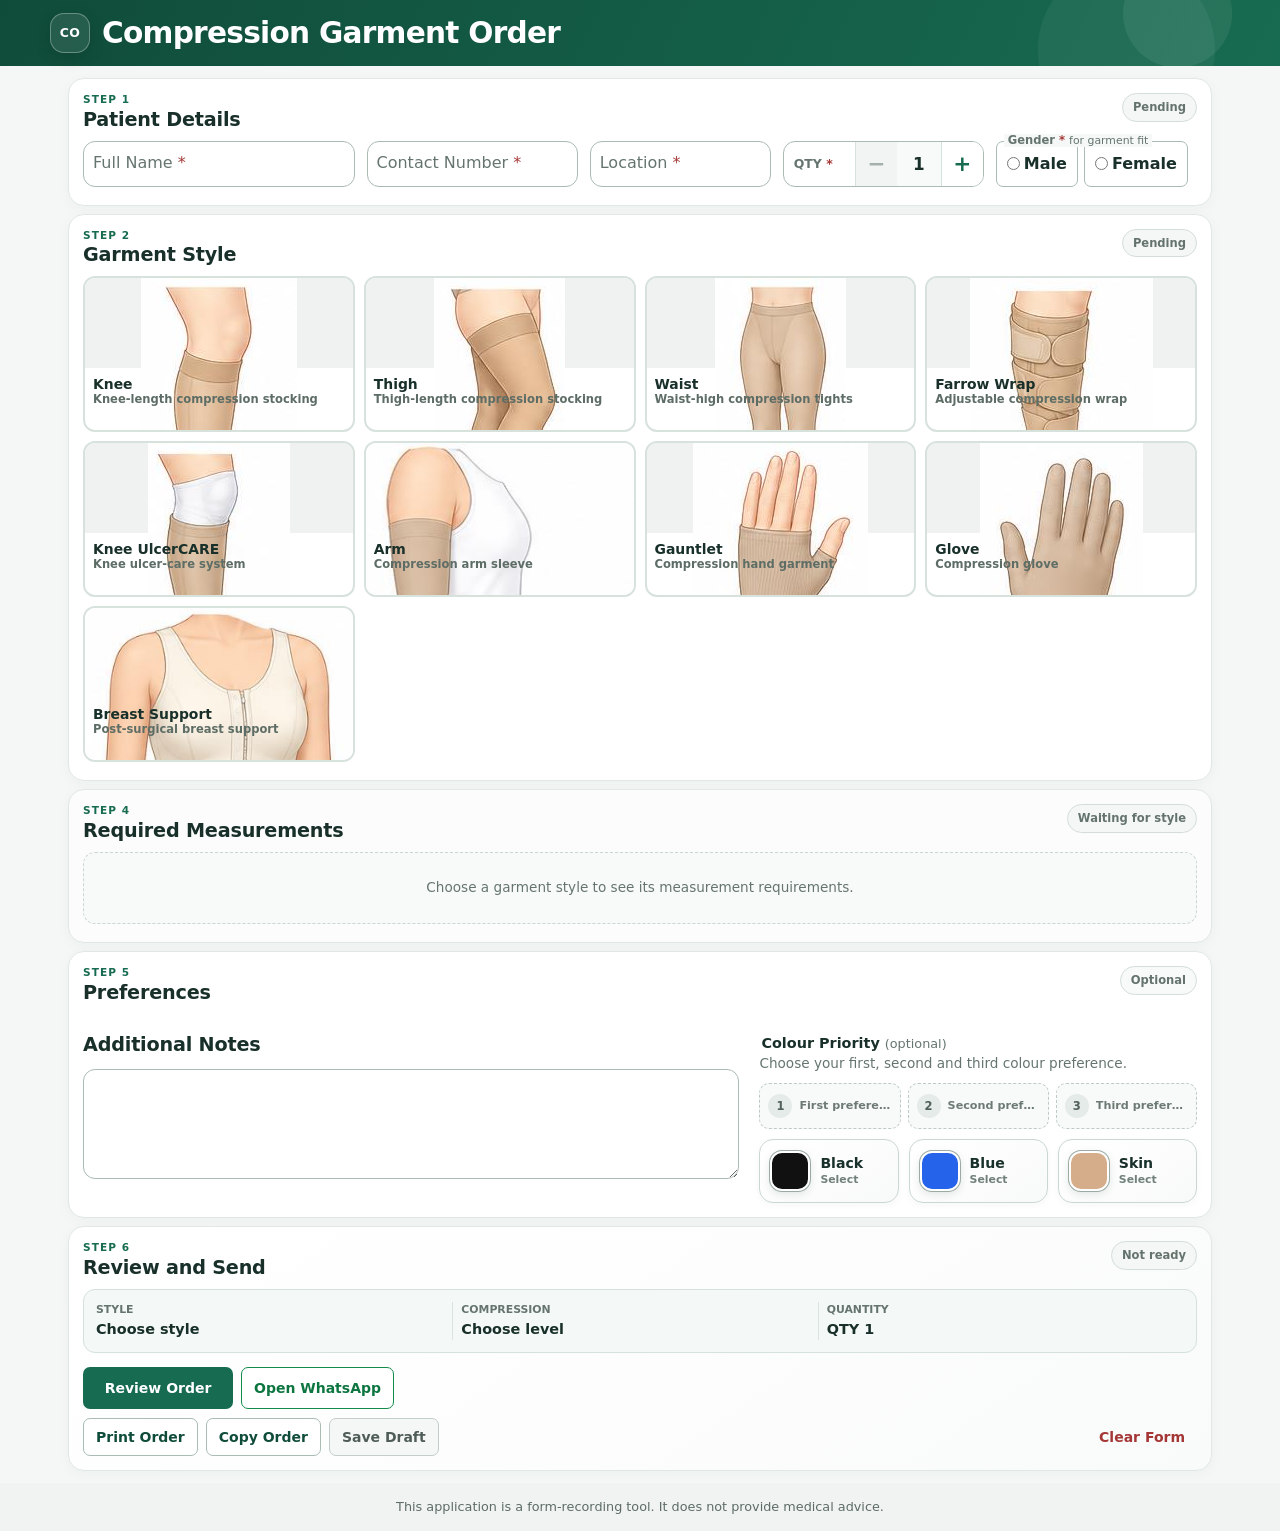
==== commit a0bbd451: "fix: remove action help notes" ====
--- a/CompressionGarmentPrescription.html.html
+++ b/CompressionGarmentPrescription.html.html
@@ -893,15 +893,6 @@
   font-weight: 700;
 }
 .clear-action:hover { background: var(--error-bg); filter: none; }
-.action-help { margin: 10px 0 0; color: var(--muted); font-size: .78rem; }
-.draft-privacy {
-  margin: 8px 0 0;
-  padding-top: 8px;
-  border-top: 1px solid #e2e9e5;
-  color: #6d7a74;
-  font-size: .72rem;
-}
-
 .errors {
   margin: 12px 0;
   padding: 12px 16px;
@@ -1247,8 +1238,6 @@
             <button type="button" id="clear" class="clear-action">Clear Form</button>
           </div>
         </div>
-        <p class="action-help">WhatsApp copies the order details and opens the app with the message ready to send.</p>
-        <p id="draftPrivacy" class="draft-privacy">Save Draft stores patient details only in this browser on this device. Clear Form removes the saved information.</p>
       </section>
     </form>
   </main>
